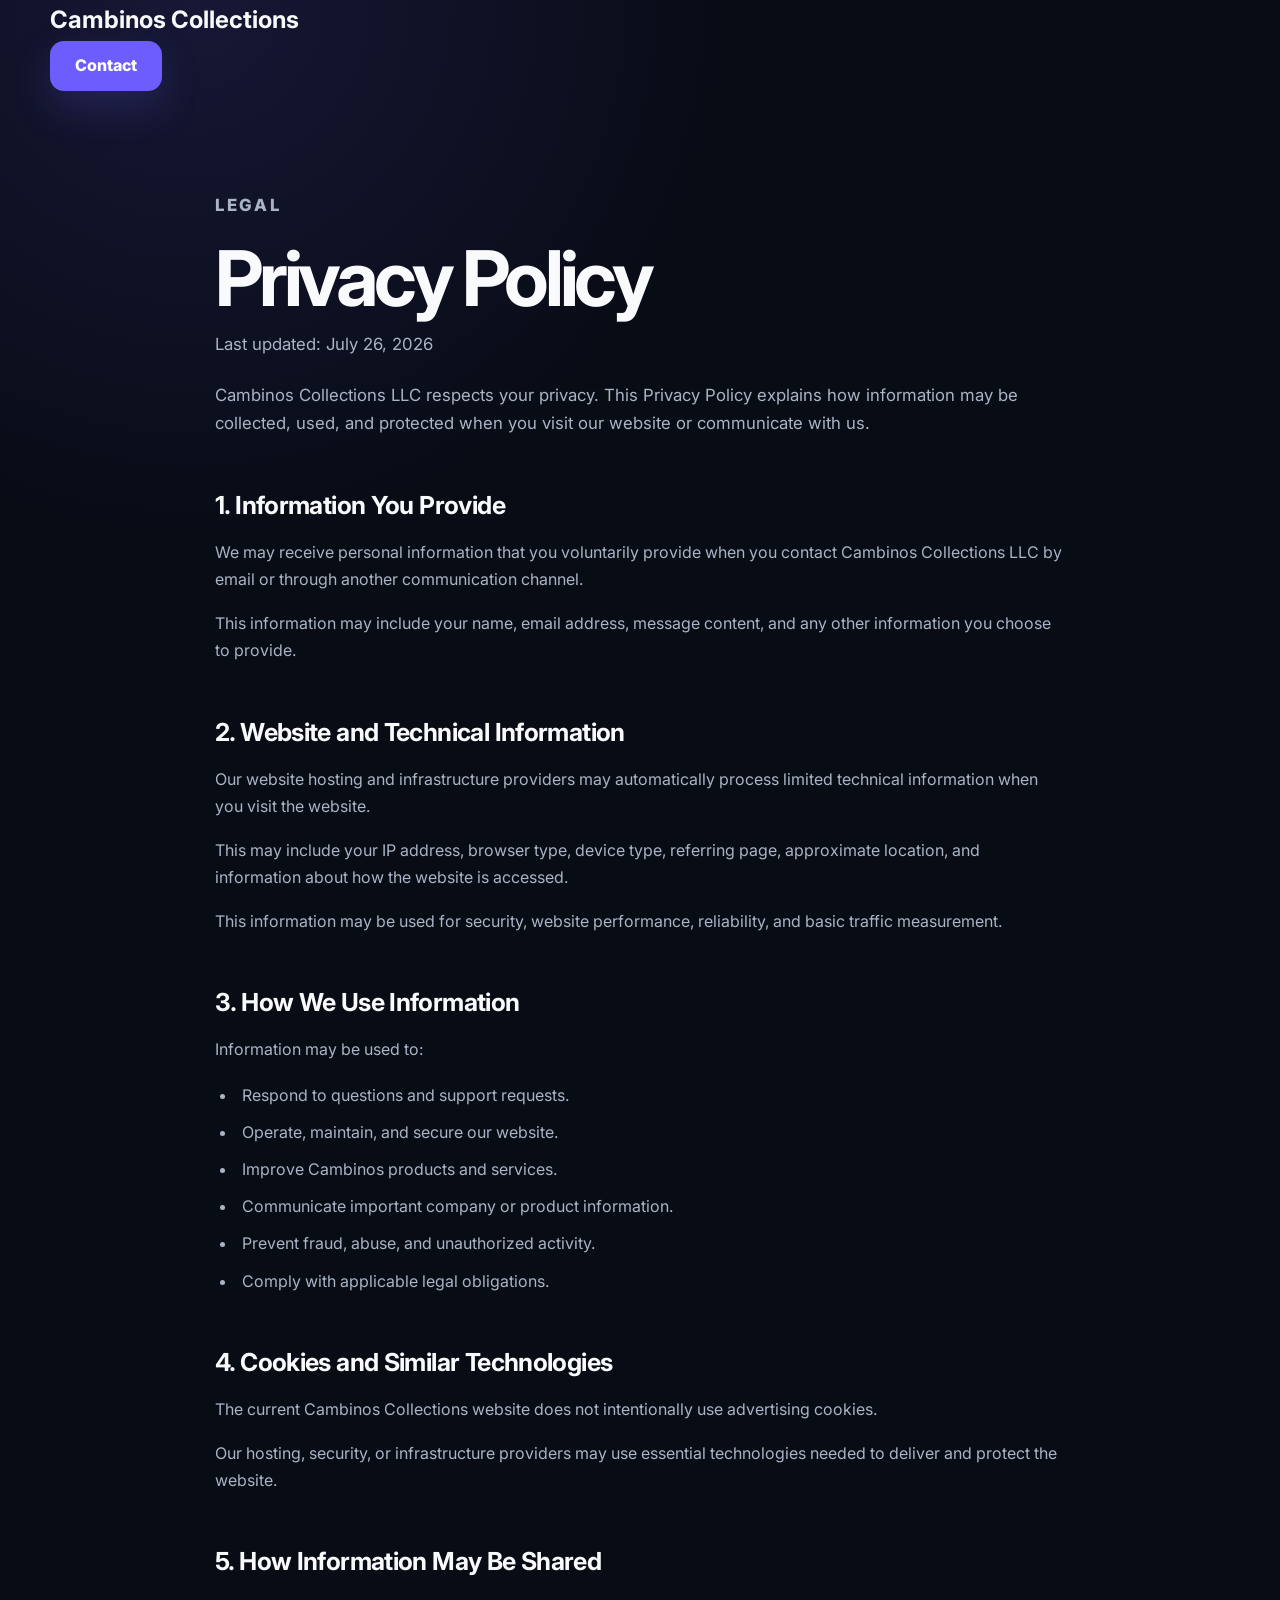
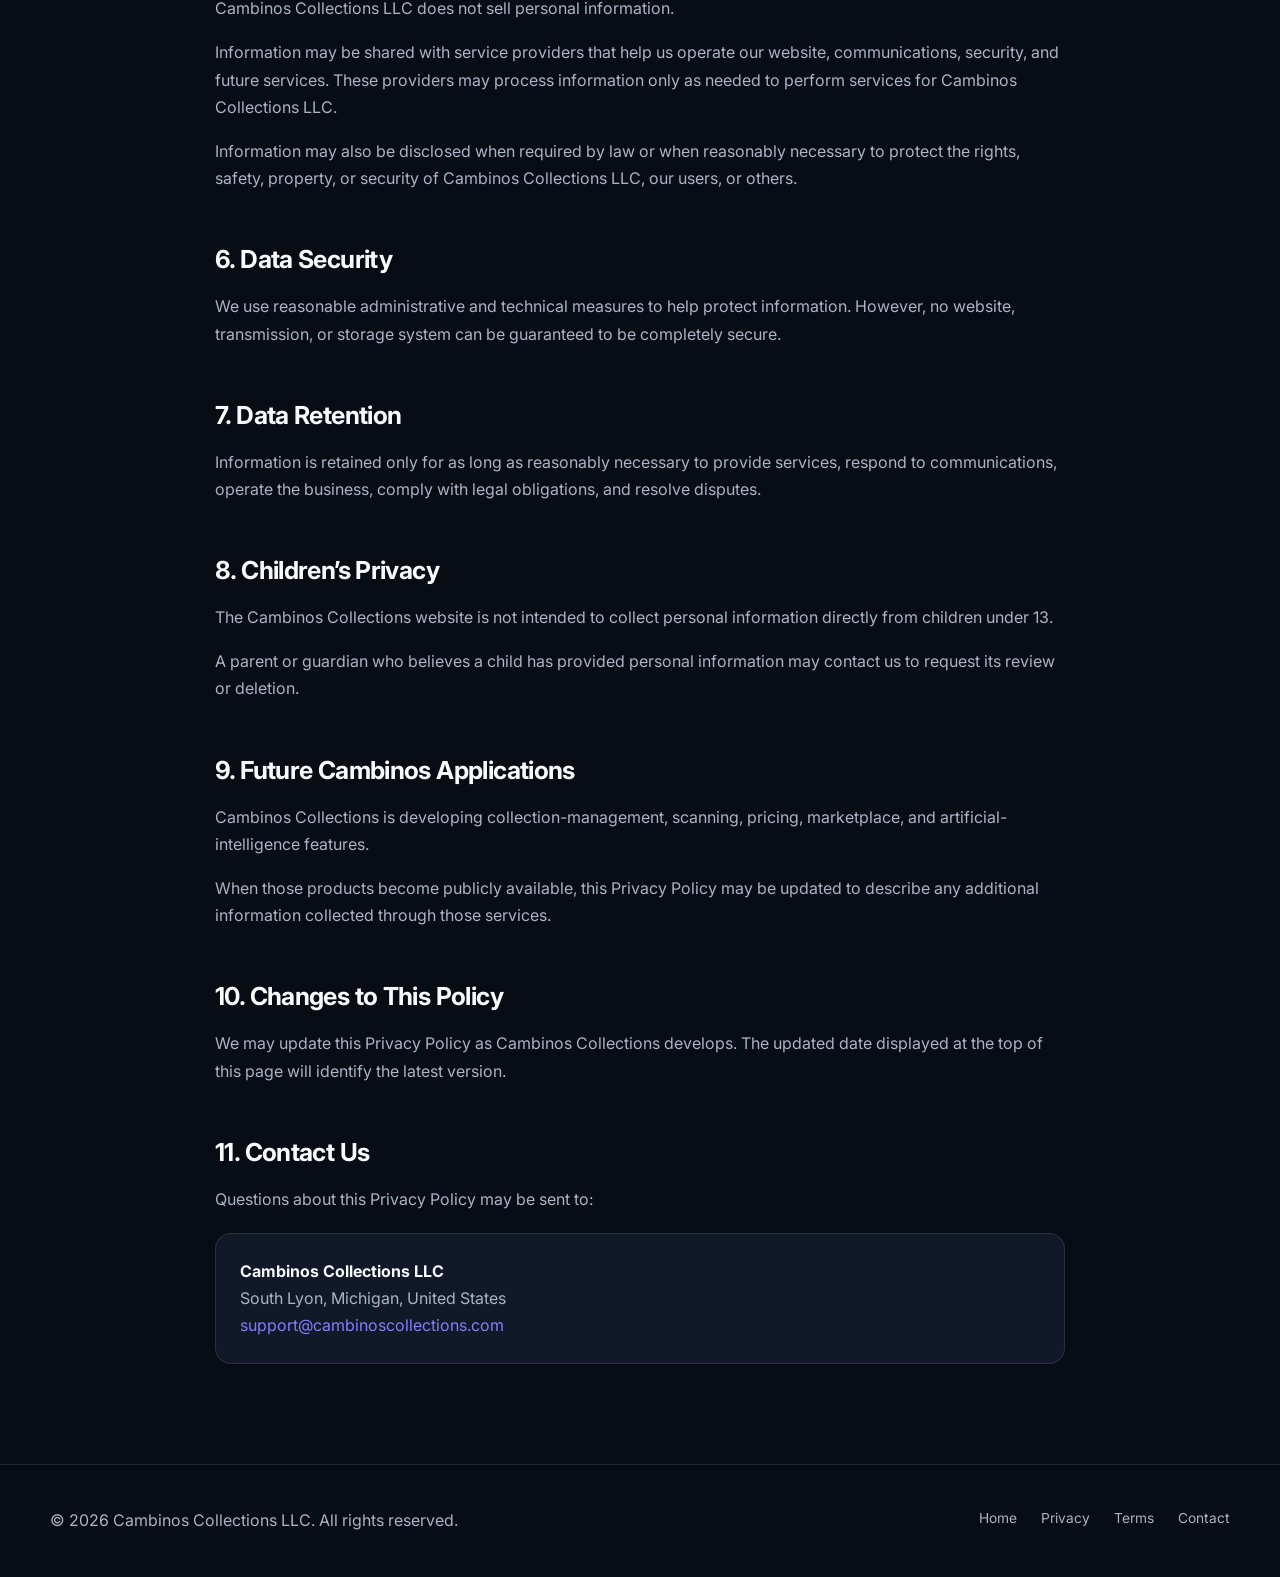
==== cambinos-website/privacy.html @ d32b7ce3 "Restore Cambinos website styling" ====
<!DOCTYPE html>
<html lang="en">
<head>
  <meta charset="UTF-8">

  <meta
    name="viewport"
    content="width=device-width, initial-scale=1.0"
  >

  <title>Privacy Policy | Cambinos Collections LLC</title>

  <meta
    name="description"
    content="Privacy Policy for Cambinos Collections LLC."
  >

  <link rel="preconnect" href="https://fonts.googleapis.com">

  <link
    rel="preconnect"
    href="https://fonts.gstatic.com"
    crossorigin
  >

  <link
    href="https://fonts.googleapis.com/css2?family=Inter:wght@300;400;600;700;800&display=swap"
    rel="stylesheet"
  >

  <link rel="stylesheet" href="styles.css">
</head>

<body>

<header>
  <div class="container">
    <nav>
      <a href="index.html">
        <h2>Cambinos Collections</h2>
      </a>

      <a href="index.html#contact" class="button">
        Contact
      </a>
    </nav>
  </div>
</header>

<main class="legal-page">

  <div class="container legal-container">

    <p class="eyebrow">Legal</p>

    <h1>Privacy Policy</h1>

    <p class="legal-updated">
      Last updated: July 26, 2026
    </p>

    <p>
      Cambinos Collections LLC respects your privacy. This Privacy
      Policy explains how information may be collected, used, and
      protected when you visit our website or communicate with us.
    </p>

    <section class="legal-section">
      <h2>1. Information You Provide</h2>

      <p>
        We may receive personal information that you voluntarily
        provide when you contact Cambinos Collections LLC by email
        or through another communication channel.
      </p>

      <p>
        This information may include your name, email address,
        message content, and any other information you choose to
        provide.
      </p>
    </section>

    <section class="legal-section">
      <h2>2. Website and Technical Information</h2>

      <p>
        Our website hosting and infrastructure providers may
        automatically process limited technical information when
        you visit the website.
      </p>

      <p>
        This may include your IP address, browser type, device type,
        referring page, approximate location, and information about
        how the website is accessed.
      </p>

      <p>
        This information may be used for security, website
        performance, reliability, and basic traffic measurement.
      </p>
    </section>

    <section class="legal-section">
      <h2>3. How We Use Information</h2>

      <p>Information may be used to:</p>

      <ul>
        <li>Respond to questions and support requests.</li>
        <li>Operate, maintain, and secure our website.</li>
        <li>Improve Cambinos products and services.</li>
        <li>Communicate important company or product information.</li>
        <li>Prevent fraud, abuse, and unauthorized activity.</li>
        <li>Comply with applicable legal obligations.</li>
      </ul>
    </section>

    <section class="legal-section">
      <h2>4. Cookies and Similar Technologies</h2>

      <p>
        The current Cambinos Collections website does not
        intentionally use advertising cookies.
      </p>

      <p>
        Our hosting, security, or infrastructure providers may use
        essential technologies needed to deliver and protect the
        website.
      </p>
    </section>

    <section class="legal-section">
      <h2>5. How Information May Be Shared</h2>

      <p>
        Cambinos Collections LLC does not sell personal information.
      </p>

      <p>
        Information may be shared with service providers that help
        us operate our website, communications, security, and future
        services. These providers may process information only as
        needed to perform services for Cambinos Collections LLC.
      </p>

      <p>
        Information may also be disclosed when required by law or
        when reasonably necessary to protect the rights, safety,
        property, or security of Cambinos Collections LLC, our users,
        or others.
      </p>
    </section>

    <section class="legal-section">
      <h2>6. Data Security</h2>

      <p>
        We use reasonable administrative and technical measures to
        help protect information. However, no website, transmission,
        or storage system can be guaranteed to be completely secure.
      </p>
    </section>

    <section class="legal-section">
      <h2>7. Data Retention</h2>

      <p>
        Information is retained only for as long as reasonably
        necessary to provide services, respond to communications,
        operate the business, comply with legal obligations, and
        resolve disputes.
      </p>
    </section>

    <section class="legal-section">
      <h2>8. Children’s Privacy</h2>

      <p>
        The Cambinos Collections website is not intended to collect
        personal information directly from children under 13.
      </p>

      <p>
        A parent or guardian who believes a child has provided
        personal information may contact us to request its review
        or deletion.
      </p>
    </section>

    <section class="legal-section">
      <h2>9. Future Cambinos Applications</h2>

      <p>
        Cambinos Collections is developing collection-management,
        scanning, pricing, marketplace, and artificial-intelligence
        features.
      </p>

      <p>
        When those products become publicly available, this Privacy
        Policy may be updated to describe any additional information
        collected through those services.
      </p>
    </section>

    <section class="legal-section">
      <h2>10. Changes to This Policy</h2>

      <p>
        We may update this Privacy Policy as Cambinos Collections
        develops. The updated date displayed at the top of this page
        will identify the latest version.
      </p>
    </section>

    <section class="legal-section">
      <h2>11. Contact Us</h2>

      <p>
        Questions about this Privacy Policy may be sent to:
      </p>

      <address>
        <strong>Cambinos Collections LLC</strong><br>
        South Lyon, Michigan, United States<br>
        <a href="mailto:support@cambinoscollections.com">
          support@cambinoscollections.com
        </a>
      </address>
    </section>

  </div>

</main>

<footer>
  <div class="container footer-content">

    <p>
      © 2026 Cambinos Collections LLC. All rights reserved.
    </p>

    <div class="footer-links">
      <a href="index.html">Home</a>
      <a href="privacy.html">Privacy</a>
      <a href="terms.html">Terms</a>
      <a href="mailto:support@cambinoscollections.com">Contact</a>
    </div>

  </div>
</footer>

</body>
</html>
---- cambinos-website/styles.css ----
:root {
  --background: #080c15;
  --background-soft: #0c1220;
  --surface: #111827;
  --surface-light: #182235;
  --surface-bright: #202c42;
  --text: #f8fafc;
  --muted: #aab4c5;
  --muted-light: #d6deea;
  --border: rgba(255, 255, 255, 0.1);
  --accent: #6d5dfc;
  --accent-hover: #877cff;
  --accent-soft: rgba(109, 93, 252, 0.14);
  --success: #6ee7b7;
  --max-width: 1180px;
}

* {
  box-sizing: border-box;
  margin: 0;
  padding: 0;
}

html {
  scroll-behavior: smooth;
}

body {
  overflow-x: hidden;
  background:
    radial-gradient(
      circle at 15% 0%,
      rgba(109, 93, 252, 0.14),
      transparent 34rem
    ),
    var(--background);
  color: var(--text);
  font-family: "Inter", sans-serif;
  line-height: 1.7;
}

a {
  color: inherit;
  text-decoration: none;
}

img {
  max-width: 100%;
  display: block;
}

.container {
  width: min(100% - 40px, var(--max-width));
  margin: 0 auto;
}

.narrow-container {
  max-width: 850px;
  text-align: center;
}

.site-header {
  position: sticky;
  top: 0;
  z-index: 100;
  border-bottom: 1px solid var(--border);
  background: rgba(8, 12, 21, 0.82);
  backdrop-filter: blur(18px);
}

.navbar {
  min-height: 78px;
  display: flex;
  align-items: center;
  justify-content: space-between;
  gap: 28px;
}

.brand {
  display: inline-flex;
  align-items: center;
  gap: 12px;
}

.brand-mark {
  width: 38px;
  height: 38px;
  display: grid;
  place-items: center;
  border-radius: 12px;
  background:
    linear-gradient(
      135deg,
      var(--accent),
      #9f94ff
    );
  box-shadow: 0 12px 35px rgba(109, 93, 252, 0.3);
  color: #ffffff;
  font-size: 1.05rem;
  font-weight: 800;
}

.brand-name {
  font-size: 1.05rem;
  font-weight: 800;
  letter-spacing: -0.03em;
}

.nav-links {
  display: flex;
  align-items: center;
  gap: 28px;
}

.nav-links a {
  color: var(--muted);
  font-size: 0.94rem;
  font-weight: 600;
  transition: color 0.2s ease;
}

.nav-links a:hover {
  color: var(--text);
}

.button {
  min-height: 50px;
  padding: 0 24px;
  display: inline-flex;
  align-items: center;
  justify-content: center;
  border: 1px solid transparent;
  border-radius: 14px;
  background: var(--accent);
  box-shadow: 0 16px 40px rgba(109, 93, 252, 0.2);
  color: #ffffff;
  font-weight: 800;
  transition:
    transform 0.2s ease,
    background 0.2s ease,
    border-color 0.2s ease;
}

.button:hover {
  background: var(--accent-hover);
  transform: translateY(-2px);
}

.button-small {
  min-height: 44px;
  padding: 0 20px;
}

.button-secondary {
  border-color: var(--border);
  background: rgba(255, 255, 255, 0.035);
  box-shadow: none;
  color: var(--text);
}

.button-secondary:hover {
  border-color: rgba(109, 93, 252, 0.6);
  background: var(--surface-light);
}

.eyebrow {
  margin-bottom: 18px;
  color: var(--accent-hover);
  font-size: 0.78rem;
  font-weight: 800;
  letter-spacing: 0.16em;
  text-transform: uppercase;
}

.hero {
  min-height: calc(100vh - 78px);
  display: grid;
  align-items: center;
  padding: 100px 0 120px;
}

.hero-layout {
  display: grid;
  grid-template-columns: minmax(0, 1.05fr) minmax(390px, 0.95fr);
  align-items: center;
  gap: 80px;
}

.hero-content h1 {
  max-width: 720px;
  font-size: clamp(3.4rem, 6.8vw, 6.8rem);
  line-height: 0.96;
  letter-spacing: -0.068em;
}

.hero-content h1 span {
  display: block;
  color: var(--accent-hover);
}

.hero-description {
  max-width: 680px;
  margin-top: 30px;
  color: var(--muted);
  font-size: clamp(1.05rem, 1.7vw, 1.25rem);
}

.hero-actions {
  display: flex;
  flex-wrap: wrap;
  gap: 14px;
  margin-top: 34px;
}

.hero-trust {
  display: flex;
  flex-wrap: wrap;
  gap: 22px;
  margin-top: 34px;
  color: var(--muted);
  font-size: 0.88rem;
  font-weight: 600;
}

.hero-trust span::before {
  content: "✓";
  margin-right: 8px;
  color: var(--success);
}

.hero-preview {
  position: relative;
  display: grid;
  place-items: center;
}

.preview-glow {
  position: absolute;
  width: 420px;
  height: 420px;
  border-radius: 50%;
  background: rgba(109, 93, 252, 0.28);
  filter: blur(100px);
}

.phone {
  position: relative;
  width: 340px;
  padding: 12px;
  border: 1px solid rgba(255, 255, 255, 0.18);
  border-radius: 46px;
  background: #05070d;
  box-shadow:
    0 40px 90px rgba(0, 0, 0, 0.5),
    0 0 80px rgba(109, 93, 252, 0.18);
  transform: rotate(2deg);
}

.phone-top {
  height: 32px;
  padding: 0 18px;
  display: flex;
  align-items: center;
  justify-content: space-between;
  color: #cbd5e1;
  font-size: 0.68rem;
}

.phone-screen {
  min-height: 600px;
  padding: 24px 20px;
  border-radius: 34px;
  background:
    radial-gradient(
      circle at top,
      rgba(109, 93, 252, 0.17),
      transparent 20rem
    ),
    #0b111d;
}

.app-heading {
  display: flex;
  align-items: center;
  justify-content: space-between;
}

.app-label {
  color: var(--muted);
  font-size: 0.68rem;
}

.app-heading h3 {
  margin-top: 2px;
  font-size: 1.3rem;
}

.profile-circle {
  width: 40px;
  height: 40px;
  display: grid;
  place-items: center;
  border-radius: 50%;
  background: var(--accent);
  font-size: 0.75rem;
  font-weight: 800;
}

.value-card {
  margin-top: 24px;
  padding: 22px;
  border: 1px solid rgba(109, 93, 252, 0.35);
  border-radius: 20px;
  background:
    linear-gradient(
      140deg,
      rgba(109, 93, 252, 0.26),
      rgba(109, 93, 252, 0.06)
    );
}

.value-card p {
  color: #c8c5ff;
  font-size: 0.7rem;
}

.value-card h4 {
  margin: 7px 0;
  font-size: 1.8rem;
}

.value-card span {
  color: var(--success);
  font-size: 0.7rem;
  font-weight: 700;
}

.app-stats {
  display: grid;
  grid-template-columns: repeat(3, 1fr);
  gap: 8px;
  margin-top: 14px;
}

.app-stats div {
  padding: 14px 6px;
  border: 1px solid var(--border);
  border-radius: 14px;
  background: rgba(255, 255, 255, 0.025);
  text-align: center;
}

.app-stats strong {
  display: block;
  font-size: 0.92rem;
}

.app-stats span {
  color: var(--muted);
  font-size: 0.62rem;
}

.vault-heading {
  margin: 25px 0 14px;
  display: flex;
  align-items: center;
  justify-content: space-between;
}

.vault-heading h4 {
  font-size: 0.9rem;
}

.vault-heading span {
  color: var(--accent-hover);
  font-size: 0.64rem;
}

.vault-grid {
  display: grid;
  grid-template-columns: repeat(2, 1fr);
  gap: 10px;
}

.vault-item {
  padding: 10px;
  border: 1px solid var(--border);
  border-radius: 14px;
  background: rgba(255, 255, 255, 0.025);
}

.item-image {
  height: 88px;
  border-radius: 10px;
}

.item-purple {
  background:
    linear-gradient(
      135deg,
      #4338ca,
      #c084fc
    );
}

.item-blue {
  background:
    linear-gradient(
      135deg,
      #075985,
      #38bdf8
    );
}

.item-gold {
  background:
    linear-gradient(
      135deg,
      #92400e,
      #facc15
    );
}

.item-red {
  background:
    linear-gradient(
      135deg,
      #7f1d1d,
      #fb7185
    );
}

.vault-item p {
  margin-top: 8px;
  color: var(--muted);
  font-size: 0.62rem;
}

.vault-item strong {
  font-size: 0.74rem;
}

.section {
  padding: 110px 0;
}

.gray {
  border-top: 1px solid var(--border);
  border-bottom: 1px solid var(--border);
  background: rgba(255, 255, 255, 0.022);
}

.intro-section h2,
.section-heading h2,
.curator-content h2,
.mission-card h2,
.contact-layout h2 {
  font-size: clamp(2.5rem, 5vw, 4.5rem);
  line-height: 1.04;
  letter-spacing: -0.055em;
}

.section-lead {
  margin-top: 24px;
  color: var(--muted);
  font-size: 1.12rem;
}

.section-heading {
  display: grid;
  grid-template-columns: 1fr 0.72fr;
  align-items: end;
  gap: 60px;
}

.section-heading > p {
  color: var(--muted);
  font-size: 1.02rem;
}

.feature-grid {
  display: grid;
  grid-template-columns: repeat(2, 1fr);
  gap: 20px;
  margin-top: 55px;
}

.feature-card {
  min-height: 280px;
  padding: 32px;
  border: 1px solid var(--border);
  border-radius: 24px;
  background:
    linear-gradient(
      145deg,
      rgba(255, 255, 255, 0.045),
      rgba(255, 255, 255, 0.012)
    ),
    var(--surface);
  transition:
    transform 0.2s ease,
    border-color 0.2s ease;
}

.feature-card:hover {
  transform: translateY(-5px);
  border-color: rgba(109, 93, 252, 0.55);
}

.feature-large {
  grid-row: span 2;
  min-height: 580px;
}

.feature-icon {
  width: 48px;
  height: 48px;
  display: grid;
  place-items: center;
  margin-bottom: 28px;
  border-radius: 14px;
  background: var(--accent-soft);
  color: var(--accent-hover);
  font-size: 1.35rem;
  font-weight: 800;
}

.feature-card h3 {
  font-size: 1.45rem;
  letter-spacing: -0.025em;
}

.feature-card > p {
  max-width: 500px;
  margin-top: 12px;
  color: var(--muted);
}

.scanner-demo {
  margin-top: 42px;
  padding: 24px;
  border: 1px solid var(--border);
  border-radius: 24px;
  background: #080d17;
  text-align: center;
}

.scanner-frame {
  position: relative;
  height: 275px;
  overflow: hidden;
  border-radius: 18px;
  background:
    linear-gradient(
      135deg,
      rgba(109, 93, 252, 0.15),
      rgba(255, 255, 255, 0.025)
    );
}

.scanner-frame::before,
.scanner-frame::after,
.scanner-frame span::before,
.scanner-frame span::after {
  content: "";
  position: absolute;
  width: 42px;
  height: 42px;
  border-color: var(--accent-hover);
  border-style: solid;
}

.scanner-frame::before {
  top: 18px;
  left: 18px;
  border-width: 3px 0 0 3px;
}

.scanner-frame::after {
  top: 18px;
  right: 18px;
  border-width: 3px 3px 0 0;
}

.scanner-frame span::before {
  bottom: 18px;
  left: 18px;
  border-width: 0 0 3px 3px;
}

.scanner-frame span::after {
  right: 18px;
  bottom: 18px;
  border-width: 0 3px 3px 0;
}

.scanner-demo p {
  margin-top: 16px;
  color: var(--muted);
  font-size: 0.82rem;
}

.curator-layout {
  display: grid;
  grid-template-columns: 1fr 0.85fr;
  align-items: center;
  gap: 80px;
}

.curator-questions {
  display: grid;
  gap: 12px;
  margin-top: 34px;
}

.curator-questions div {
  padding: 17px 19px;
  border: 1px solid var(--border);
  border-radius: 14px;
  background: rgba(255, 255, 255, 0.025);
  color: var(--muted-light);
}

.curator-panel {
  padding: 30px;
  border: 1px solid rgba(109, 93, 252, 0.32);
  border-radius: 28px;
  background:
    radial-gradient(
      circle at top right,
      rgba(109, 93, 252, 0.2),
      transparent 22rem
    ),
    var(--surface);
  box-shadow: 0 30px 80px rgba(0, 0, 0, 0.32);
}

.assistant-header {
  display: flex;
  align-items: center;
  gap: 14px;
  padding-bottom: 20px;
  border-bottom: 1px solid var(--border);
}

.assistant-icon {
  width: 46px;
  height: 46px;
  display: grid;
  place-items: center;
  border-radius: 15px;
  background: var(--accent);
  font-weight: 800;
}

.assistant-header strong,
.assistant-header span {
  display: block;
}

.assistant-header span {
  color: var(--muted);
  font-size: 0.75rem;
}

.message {
  max-width: 88%;
  margin-top: 22px;
  padding: 16px 18px;
  border-radius: 17px;
  font-size: 0.9rem;
}

.message-user {
  margin-left: auto;
  border-bottom-right-radius: 5px;
  background: var(--accent);
}

.message-assistant {
  border: 1px solid var(--border);
  border-bottom-left-radius: 5px;
  background: rgba(255, 255, 255, 0.035);
  color: var(--muted-light);
}

.assistant-input {
  margin-top: 28px;
  padding: 15px 17px;
  display: flex;
  align-items: center;
  justify-content: space-between;
  border: 1px solid var(--border);
  border-radius: 14px;
  background: #090e18;
  color: var(--muted);
  font-size: 0.85rem;
}

.assistant-input span {
  width: 32px;
  height: 32px;
  display: grid;
  place-items: center;
  border-radius: 10px;
  background: var(--accent);
  color: #ffffff;
}

.category-grid {
  display: grid;
  grid-template-columns: repeat(5, 1fr);
  gap: 16px;
  margin-top: 52px;
}

.category-card {
  min-height: 150px;
  padding: 24px 18px;
  display: flex;
  flex-direction: column;
  justify-content: space-between;
  border: 1px solid var(--border);
  border-radius: 20px;
  background: var(--surface);
  transition:
    transform 0.2s ease,
    border-color 0.2s ease;
}

.category-card:hover {
  transform: translateY(-4px);
  border-color: rgba(109, 93, 252, 0.55);
}

.category-card span {
  font-size: 2rem;
}

.category-card h3 {
  font-size: 0.98rem;
}

.mission-section {
  padding-top: 125px;
}

.mission-card {
  padding: 72px;
  border: 1px solid rgba(109, 93, 252, 0.3);
  border-radius: 32px;
  background:
    radial-gradient(
      circle at right,
      rgba(109, 93, 252, 0.25),
      transparent 35rem
    ),
    var(--surface);
  text-align: center;
}

.mission-card h2 {
  max-width: 850px;
  margin: 0 auto;
}

.mission-card > p:not(.eyebrow) {
  max-width: 720px;
  margin: 24px auto 30px;
  color: var(--muted);
  font-size: 1.05rem;
}

.contact-section {
  padding-top: 70px;
}

.contact-layout {
  display: grid;
  grid-template-columns: 1fr 0.75fr;
  align-items: center;
  gap: 80px;
}

.contact-card {
  padding: 30px;
  border: 1px solid var(--border);
  border-radius: 24px;
  background: var(--surface);
}

.contact-card p {
  margin-top: 17px;
  color: var(--muted);
  font-size: 0.75rem;
  font-weight: 700;
  letter-spacing: 0.08em;
  text-transform: uppercase;
}

.contact-card p:first-child {
  margin-top: 0;
}

.contact-card a,
.contact-card span {
  display: inline-block;
  margin-top: 4px;
  color: var(--muted-light);
  overflow-wrap: anywhere;
}

.contact-card a:hover {
  color: var(--accent-hover);
}

footer {
  padding: 42px 0;
  border-top: 1px solid var(--border);
  color: var(--muted);
}

.footer-content {
  display: flex;
  align-items: flex-start;
  justify-content: space-between;
  gap: 40px;
}

.footer-brand {
  margin-bottom: 18px;
}

.footer-content > div:first-child > p {
  font-size: 0.82rem;
}

.footer-links {
  max-width: 540px;
  display: flex;
  flex-wrap: wrap;
  justify-content: flex-end;
  gap: 14px 24px;
}

.footer-links a {
  font-size: 0.86rem;
  transition: color 0.2s ease;
}

.footer-links a:hover {
  color: var(--text);
}

/* Legal pages */

.legal-page {
  min-height: 75vh;
  padding: 100px 0;
}

.legal-container {
  max-width: 850px;
}

.legal-container h1 {
  margin-bottom: 12px;
  font-size: clamp(2.7rem, 7vw, 4.8rem);
  line-height: 1;
  letter-spacing: -0.055em;
}

.legal-updated {
  margin-bottom: 42px;
  color: var(--muted);
}

.legal-container > p {
  margin-bottom: 22px;
  color: var(--muted);
  font-size: 1.05rem;
}

.legal-section {
  margin-top: 52px;
}

.legal-section h2 {
  margin-bottom: 18px;
  font-size: 1.55rem;
  line-height: 1.25;
  letter-spacing: -0.025em;
}

.legal-section p {
  margin-bottom: 17px;
  color: var(--muted);
}

.legal-section ul {
  margin: 18px 0 0 22px;
  color: var(--muted);
}

.legal-section li {
  margin-bottom: 10px;
  padding-left: 5px;
}

.legal-section address {
  margin-top: 20px;
  padding: 24px;
  border: 1px solid var(--border);
  border-radius: 16px;
  background: var(--surface);
  color: var(--muted);
  font-style: normal;
}

.legal-section address strong {
  color: var(--text);
}

.legal-section a {
  color: var(--accent-hover);
}

@media (max-width: 1000px) {
  .nav-links {
    display: none;
  }

  .hero-layout,
  .curator-layout,
  .contact-layout {
    grid-template-columns: 1fr;
  }

  .hero-content {
    text-align: center;
  }

  .hero-content h1,
  .hero-description {
    margin-left: auto;
    margin-right: auto;
  }

  .hero-actions,
  .hero-trust {
    justify-content: center;
  }

  .hero-preview {
    margin-top: 20px;
  }

  .section-heading {
    grid-template-columns: 1fr;
    gap: 20px;
  }

  .category-grid {
    grid-template-columns: repeat(3, 1fr);
  }

  .contact-layout {
    gap: 38px;
  }
}

@media (max-width: 720px) {
  .container {
    width: min(100% - 28px, var(--max-width));
  }

  .navbar {
    min-height: 70px;
  }

  .brand-name {
    max-width: 150px;
    font-size: 0.92rem;
    line-height: 1.15;
  }

  .button-small {
    min-height: 40px;
    padding: 0 15px;
    font-size: 0.85rem;
  }

  .hero {
    min-height: auto;
    padding: 80px 0;
  }

  .hero-layout {
    gap: 55px;
  }

  .hero-content h1 {
    font-size: clamp(3rem, 14vw, 4.6rem);
  }

  .hero-actions {
    flex-direction: column;
  }

  .hero-actions .button {
    width: 100%;
  }

  .hero-trust {
    gap: 12px;
    flex-direction: column;
  }

  .phone {
    width: min(100%, 330px);
  }

  .section {
    padding: 80px 0;
  }

  .feature-grid {
    grid-template-columns: 1fr;
  }

  .feature-large {
    grid-row: auto;
    min-height: auto;
  }

  .scanner-frame {
    height: 230px;
  }

  .category-grid {
    grid-template-columns: repeat(2, 1fr);
  }

  .mission-card {
    padding: 48px 24px;
  }

  .footer-content {
    flex-direction: column;
  }

  .footer-links {
    justify-content: flex-start;
  }

  .legal-page {
    padding: 74px 0;
  }
}

@media (max-width: 430px) {
  .brand-mark {
    width: 34px;
    height: 34px;
    border-radius: 10px;
  }

  .brand-name {
    max-width: 115px;
    font-size: 0.8rem;
  }

  .button-small {
    padding: 0 12px;
  }

  .phone-screen {
    min-height: 560px;
  }

  .category-grid {
    grid-template-columns: 1fr;
  }
}

/* Top Finds signature experience */

.top-finds-section {
  position: relative;
  overflow: hidden;
  border-bottom: 1px solid var(--border);
  background:
    radial-gradient(
      circle at 82% 22%,
      rgba(109, 93, 252, 0.2),
      transparent 30rem
    ),
    radial-gradient(
      circle at 15% 80%,
      rgba(110, 231, 183, 0.08),
      transparent 28rem
    ),
    #090e18;
}

.top-finds-section::before {
  content: "";
  position: absolute;
  inset: 0;
  pointer-events: none;
  opacity: 0.22;
  background-image:
    linear-gradient(
      rgba(255, 255, 255, 0.025) 1px,
      transparent 1px
    ),
    linear-gradient(
      90deg,
      rgba(255, 255, 255, 0.025) 1px,
      transparent 1px
    );
  background-size: 42px 42px;
  mask-image:
    linear-gradient(
      to bottom,
      transparent,
      black 18%,
      black 82%,
      transparent
    );
}

.top-finds-heading {
  position: relative;
  display: grid;
  grid-template-columns: 1.1fr 0.72fr;
  align-items: end;
  gap: 70px;
}

.top-finds-heading h2 {
  max-width: 780px;
  margin-top: 18px;
  font-size: clamp(2.7rem, 5vw, 4.8rem);
  line-height: 1.02;
  letter-spacing: -0.06em;
}

.top-finds-heading > p {
  color: var(--muted);
  font-size: 1.02rem;
}

.feature-badge {
  display: inline-flex;
  padding: 8px 12px;
  border: 1px solid rgba(135, 124, 255, 0.45);
  border-radius: 999px;
  background: rgba(109, 93, 252, 0.12);
  color: #c8c5ff;
  font-size: 0.7rem;
  font-weight: 800;
  letter-spacing: 0.12em;
}

.top-finds-experience {
  position: relative;
  display: grid;
  grid-template-columns:
    minmax(0, 0.9fr)
    minmax(0, 1.1fr);
  gap: 22px;
  margin-top: 58px;
}

.scan-result-panel,
.finds-panel {
  min-height: 650px;
  padding: 30px;
  border: 1px solid var(--border);
  border-radius: 28px;
  background: rgba(17, 24, 39, 0.88);
  box-shadow: 0 30px 90px rgba(0, 0, 0, 0.28);
  backdrop-filter: blur(16px);
}

.demo-toolbar {
  display: flex;
  align-items: center;
  gap: 9px;
  color: var(--muted-light);
  font-size: 0.74rem;
  font-weight: 700;
  letter-spacing: 0.06em;
  text-transform: uppercase;
}

.live-dot {
  width: 8px;
  height: 8px;
  border-radius: 50%;
  background: var(--success);
  box-shadow:
    0 0 0 6px rgba(110, 231, 183, 0.09);
}

.demo-label {
  margin-left: auto;
  color: var(--muted);
  font-size: 0.62rem;
}
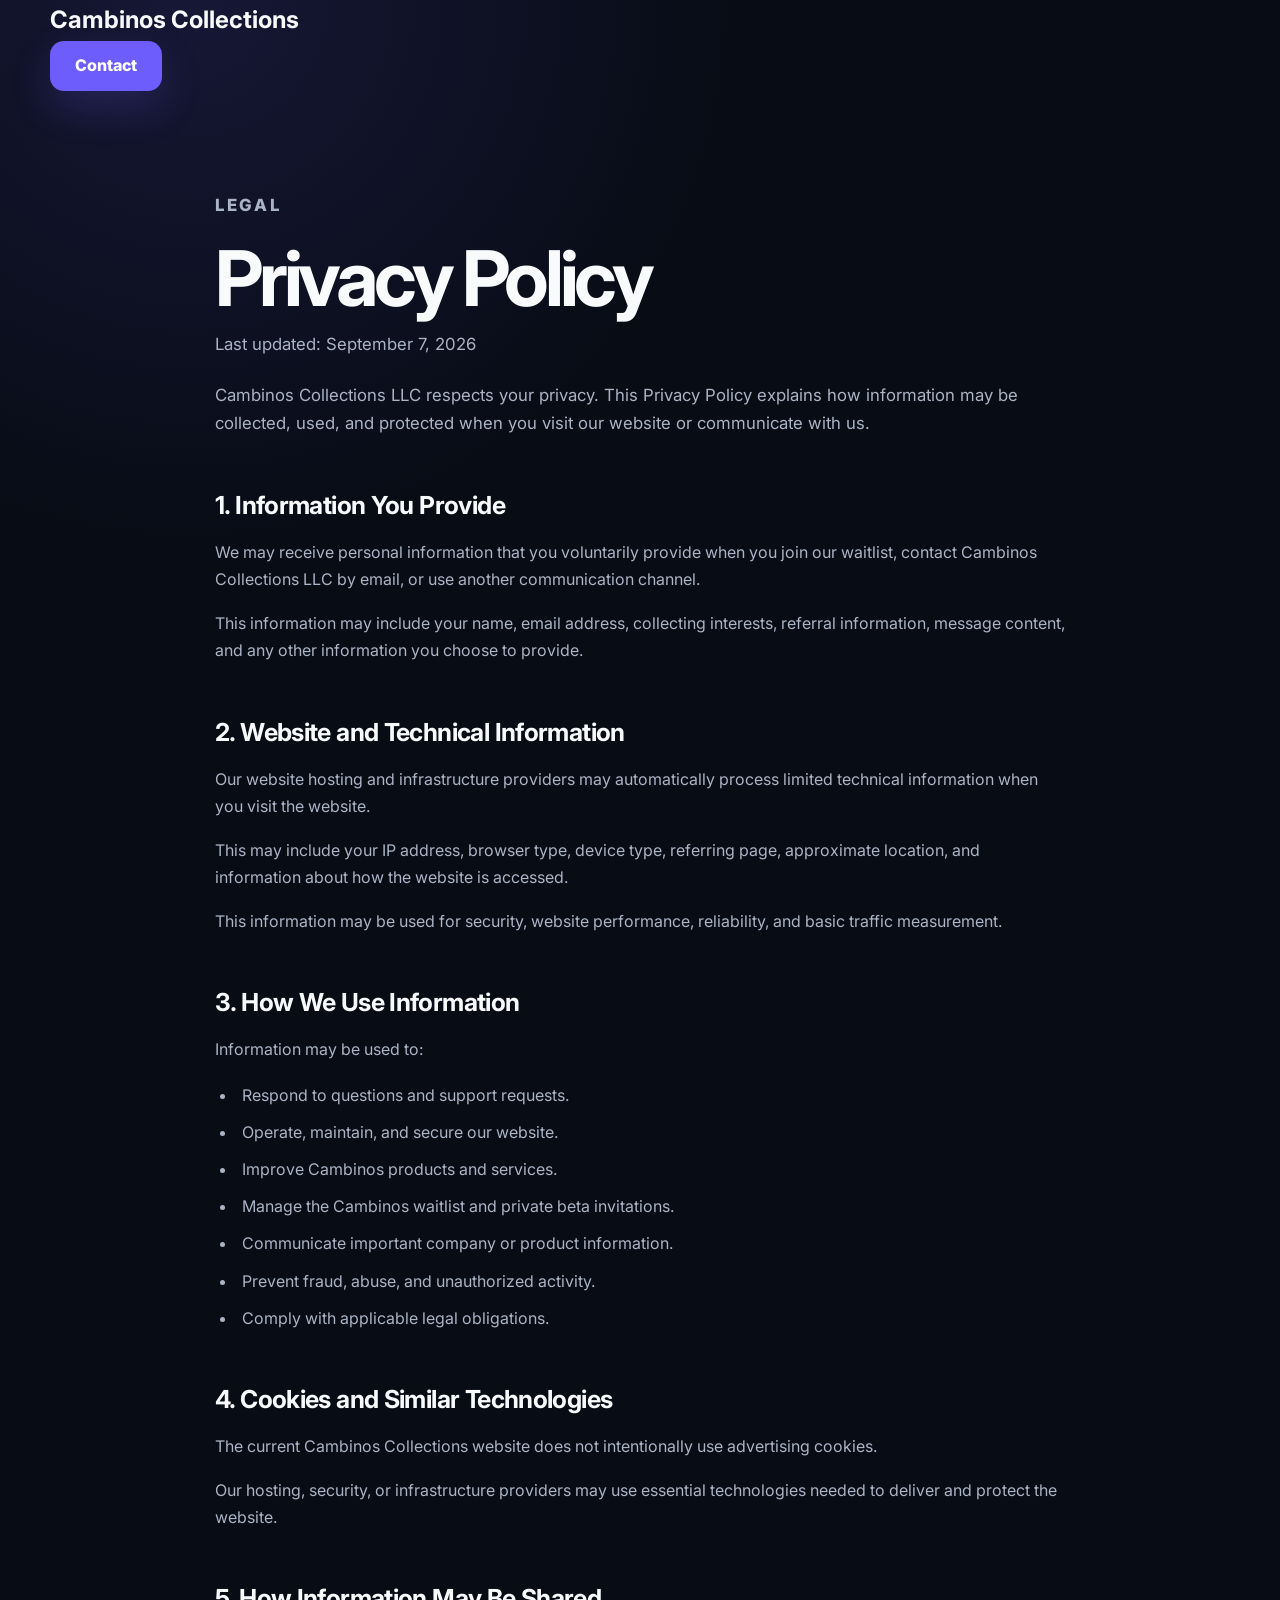
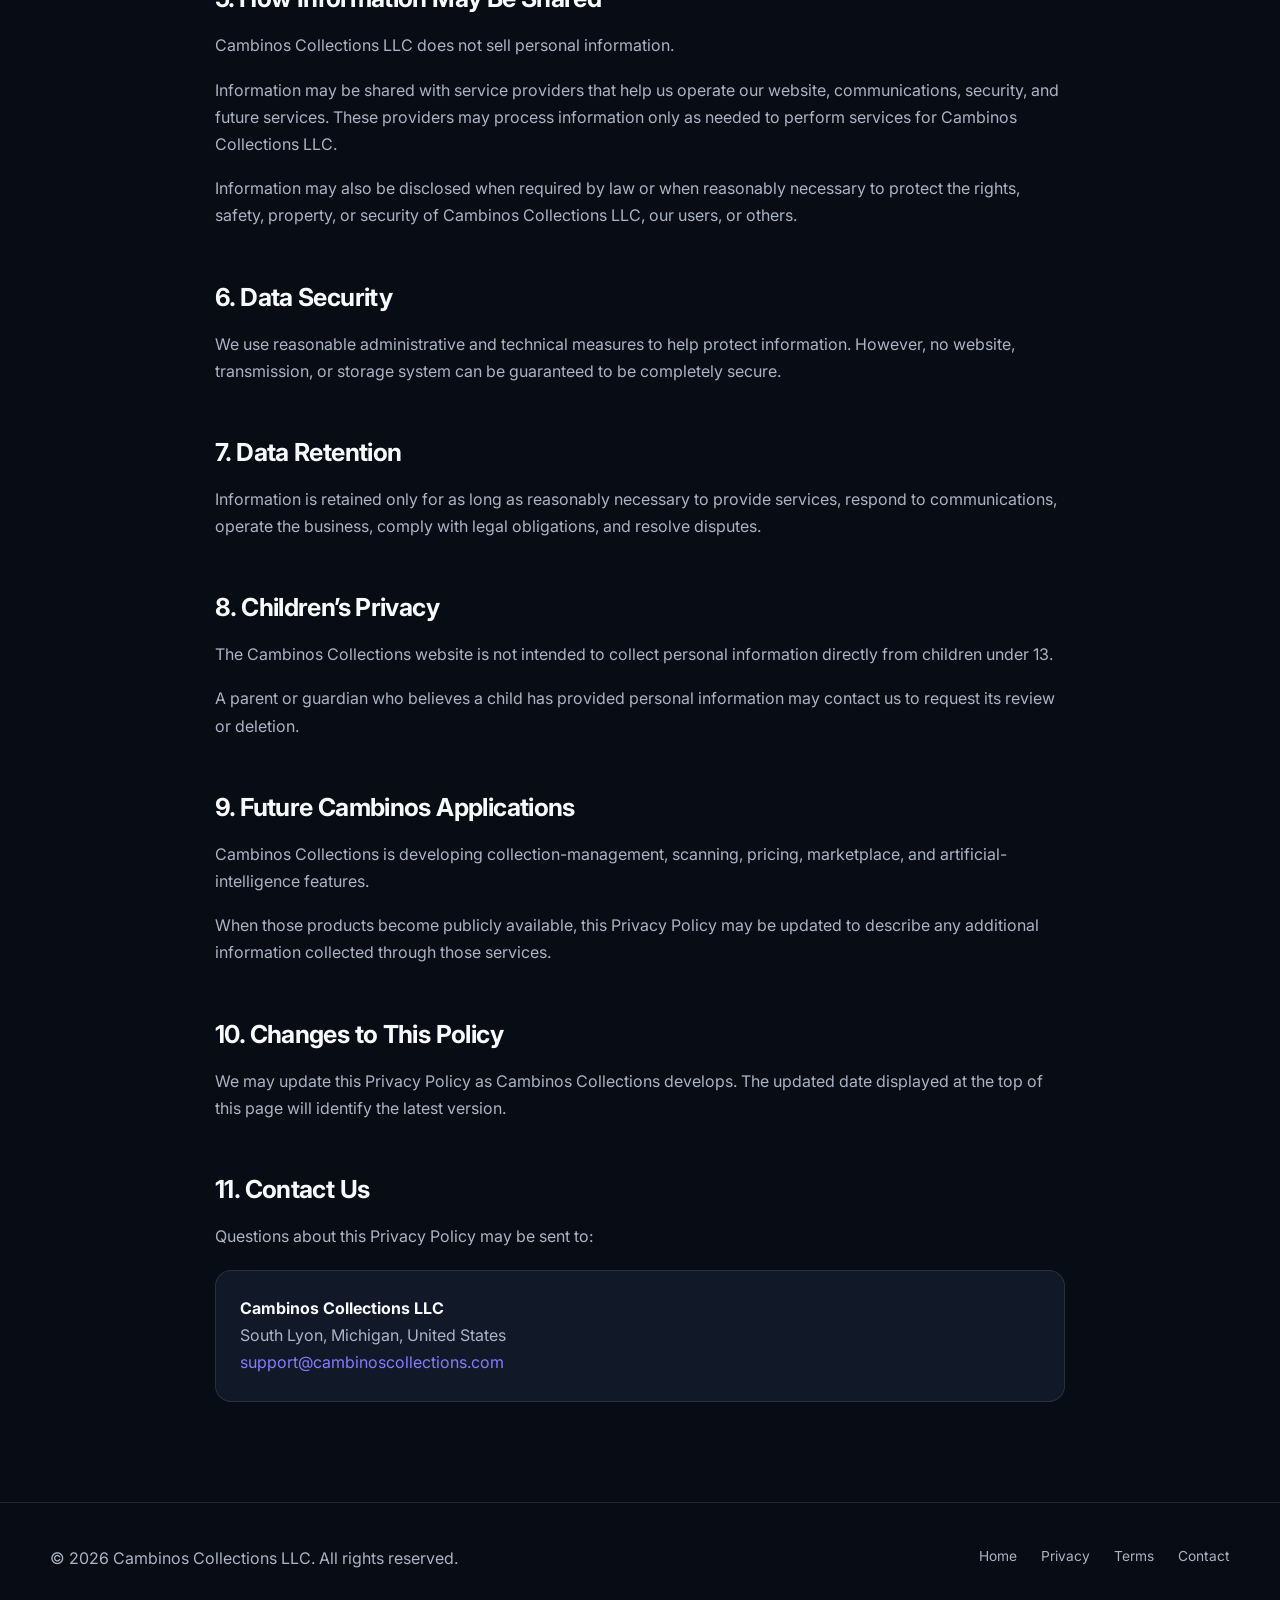
==== commit f6498281: "Add public beta waitlist" ====
--- a/cambinos-website/privacy.html
+++ b/cambinos-website/privacy.html
@@ -56,7 +56,7 @@
     <h1>Privacy Policy</h1>
 
     <p class="legal-updated">
-      Last updated: July 26, 2026
+      Last updated: September 7, 2026
     </p>
 
     <p>
@@ -70,14 +70,14 @@
 
       <p>
         We may receive personal information that you voluntarily
-        provide when you contact Cambinos Collections LLC by email
-        or through another communication channel.
-      </p>
-
-      <p>
-        This information may include your name, email address,
-        message content, and any other information you choose to
-        provide.
+        provide when you join our waitlist, contact Cambinos Collections LLC
+        by email, or use another communication channel.
+      </p>
+
+      <p>
+        This information may include your name, email address, collecting
+        interests, referral information, message content, and any other
+        information you choose to provide.
       </p>
     </section>
 
@@ -111,6 +111,7 @@
         <li>Respond to questions and support requests.</li>
         <li>Operate, maintain, and secure our website.</li>
         <li>Improve Cambinos products and services.</li>
+        <li>Manage the Cambinos waitlist and private beta invitations.</li>
         <li>Communicate important company or product information.</li>
         <li>Prevent fraud, abuse, and unauthorized activity.</li>
         <li>Comply with applicable legal obligations.</li>
@@ -254,4 +255,4 @@
 </footer>
 
 </body>
-</html>+</html>
--- a/cambinos-website/styles.css
+++ b/cambinos-website/styles.css
@@ -1208,4 +1208,282 @@
   margin-left: auto;
   color: var(--muted);
   font-size: 0.62rem;
-}+}
+
+/* Beta waitlist */
+
+.waitlist-section {
+  position: relative;
+  overflow: hidden;
+  border-top: 1px solid var(--border);
+  border-bottom: 1px solid var(--border);
+  background:
+    radial-gradient(circle at 12% 30%, rgba(109, 93, 252, 0.24), transparent 31rem),
+    radial-gradient(circle at 88% 80%, rgba(110, 231, 183, 0.1), transparent 24rem),
+    #090e18;
+}
+
+.waitlist-section::before {
+  content: "";
+  position: absolute;
+  inset: 0;
+  pointer-events: none;
+  opacity: 0.18;
+  background-image:
+    linear-gradient(rgba(255, 255, 255, 0.035) 1px, transparent 1px),
+    linear-gradient(90deg, rgba(255, 255, 255, 0.035) 1px, transparent 1px);
+  background-size: 46px 46px;
+}
+
+.waitlist-shell {
+  position: relative;
+  display: grid;
+  grid-template-columns: minmax(0, 0.88fr) minmax(420px, 0.72fr);
+  align-items: center;
+  gap: clamp(44px, 8vw, 100px);
+}
+
+.waitlist-copy h2 {
+  max-width: 670px;
+  font-size: clamp(2.8rem, 5vw, 5rem);
+  line-height: 1.01;
+  letter-spacing: -0.06em;
+}
+
+.waitlist-copy > p:not(.eyebrow) {
+  max-width: 650px;
+  margin-top: 26px;
+  color: var(--muted);
+  font-size: 1.08rem;
+}
+
+.waitlist-benefits {
+  display: grid;
+  gap: 12px;
+  margin-top: 34px;
+}
+
+.waitlist-benefits div {
+  display: flex;
+  align-items: center;
+  gap: 14px;
+  color: var(--muted-light);
+}
+
+.waitlist-benefits span {
+  width: 34px;
+  height: 34px;
+  display: grid;
+  place-items: center;
+  border: 1px solid rgba(135, 124, 255, 0.4);
+  border-radius: 10px;
+  background: var(--accent-soft);
+  color: #c8c5ff;
+  font-size: 0.68rem;
+  font-weight: 800;
+}
+
+.waitlist-card {
+  min-height: 560px;
+  padding: clamp(28px, 4vw, 44px);
+  border: 1px solid rgba(255, 255, 255, 0.14);
+  border-radius: 28px;
+  background: rgba(17, 24, 39, 0.9);
+  box-shadow: 0 34px 90px rgba(0, 0, 0, 0.34);
+  backdrop-filter: blur(18px);
+}
+
+.waitlist-card-kicker {
+  color: var(--success);
+  font-size: 0.72rem;
+  font-weight: 800;
+  letter-spacing: 0.14em;
+  text-transform: uppercase;
+}
+
+.waitlist-card h3 {
+  margin-top: 10px;
+  font-size: clamp(1.65rem, 3vw, 2.15rem);
+  line-height: 1.15;
+  letter-spacing: -0.04em;
+}
+
+.waitlist-card h3 + p {
+  margin-top: 12px;
+  color: var(--muted);
+}
+
+.waitlist-form {
+  display: grid;
+  gap: 10px;
+  margin-top: 28px;
+}
+
+.waitlist-form > label:not(.waitlist-consent) {
+  margin-top: 8px;
+  color: var(--muted-light);
+  font-size: 0.82rem;
+  font-weight: 700;
+}
+
+.waitlist-form > label span {
+  color: var(--muted);
+  font-weight: 500;
+}
+
+.waitlist-form input[type="email"],
+.waitlist-form select,
+.waitlist-share-row input {
+  width: 100%;
+  min-height: 52px;
+  padding: 0 15px;
+  border: 1px solid rgba(255, 255, 255, 0.14);
+  border-radius: 12px;
+  outline: none;
+  background: #0a0f19;
+  color: var(--text);
+  font: inherit;
+  transition: border-color 0.2s ease, box-shadow 0.2s ease;
+}
+
+.waitlist-form input:focus,
+.waitlist-form select:focus,
+.waitlist-share-row input:focus {
+  border-color: var(--accent-hover);
+  box-shadow: 0 0 0 4px rgba(109, 93, 252, 0.14);
+}
+
+.waitlist-consent {
+  display: grid;
+  grid-template-columns: 20px 1fr;
+  align-items: start;
+  gap: 10px;
+  margin: 12px 0 4px;
+  color: var(--muted);
+  font-size: 0.77rem;
+  line-height: 1.5;
+  cursor: pointer;
+}
+
+.waitlist-consent input {
+  width: 18px;
+  height: 18px;
+  margin-top: 1px;
+  accent-color: var(--accent);
+}
+
+.waitlist-submit {
+  width: 100%;
+  margin-top: 4px;
+  border: 0;
+  cursor: pointer;
+}
+
+.waitlist-submit:disabled {
+  cursor: wait;
+  opacity: 0.72;
+}
+
+.waitlist-privacy,
+.waitlist-message,
+.waitlist-share-message {
+  min-height: 1.3em;
+  color: var(--muted);
+  font-size: 0.72rem;
+  text-align: center;
+}
+
+.waitlist-privacy a {
+  color: var(--muted-light);
+  text-decoration: underline;
+  text-underline-offset: 3px;
+}
+
+.waitlist-message.is-error {
+  color: #fda4af;
+}
+
+.waitlist-honeypot {
+  position: absolute;
+  left: -10000px;
+  width: 1px;
+  height: 1px;
+  overflow: hidden;
+}
+
+.waitlist-success {
+  padding-top: 34px;
+  text-align: center;
+}
+
+.waitlist-success-icon {
+  width: 66px;
+  height: 66px;
+  display: grid;
+  place-items: center;
+  margin: 0 auto 24px;
+  border: 1px solid rgba(110, 231, 183, 0.4);
+  border-radius: 22px;
+  background: rgba(110, 231, 183, 0.1);
+  color: var(--success);
+  font-size: 1.65rem;
+  font-weight: 800;
+}
+
+.waitlist-share-row {
+  display: grid;
+  grid-template-columns: 1fr auto;
+  gap: 10px;
+  margin-top: 28px;
+}
+
+.waitlist-share-row input {
+  min-width: 0;
+  font-size: 0.78rem;
+}
+
+.waitlist-share-row .button {
+  min-height: 52px;
+  cursor: pointer;
+}
+
+@media (max-width: 1000px) {
+  .waitlist-shell {
+    grid-template-columns: 1fr;
+  }
+
+  .waitlist-copy {
+    text-align: center;
+  }
+
+  .waitlist-copy h2,
+  .waitlist-copy > p:not(.eyebrow) {
+    margin-left: auto;
+    margin-right: auto;
+  }
+
+  .waitlist-benefits {
+    width: max-content;
+    max-width: 100%;
+    margin-left: auto;
+    margin-right: auto;
+    text-align: left;
+  }
+
+  .waitlist-card {
+    width: min(100%, 620px);
+    margin: 0 auto;
+  }
+}
+
+@media (max-width: 560px) {
+  .waitlist-card {
+    min-height: 0;
+    padding: 26px 20px;
+    border-radius: 22px;
+  }
+
+  .waitlist-share-row {
+    grid-template-columns: 1fr;
+  }
+}
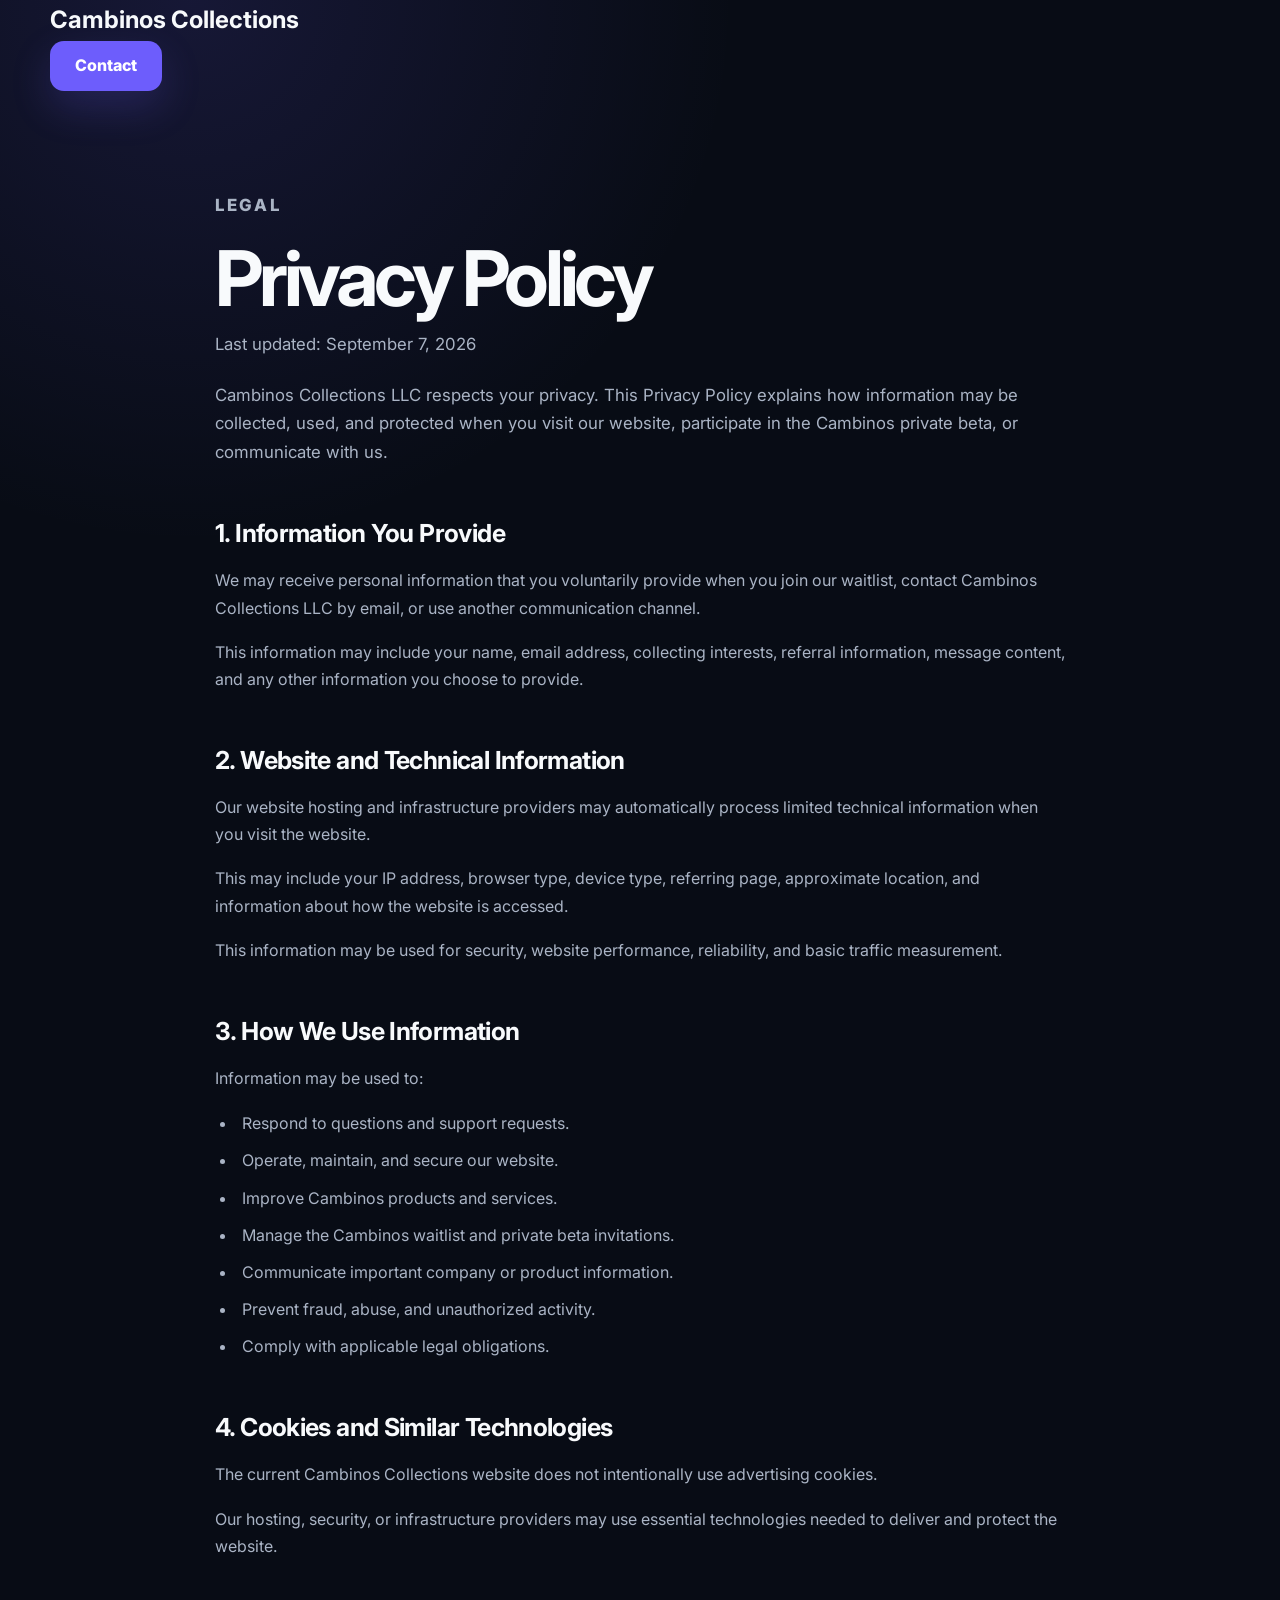
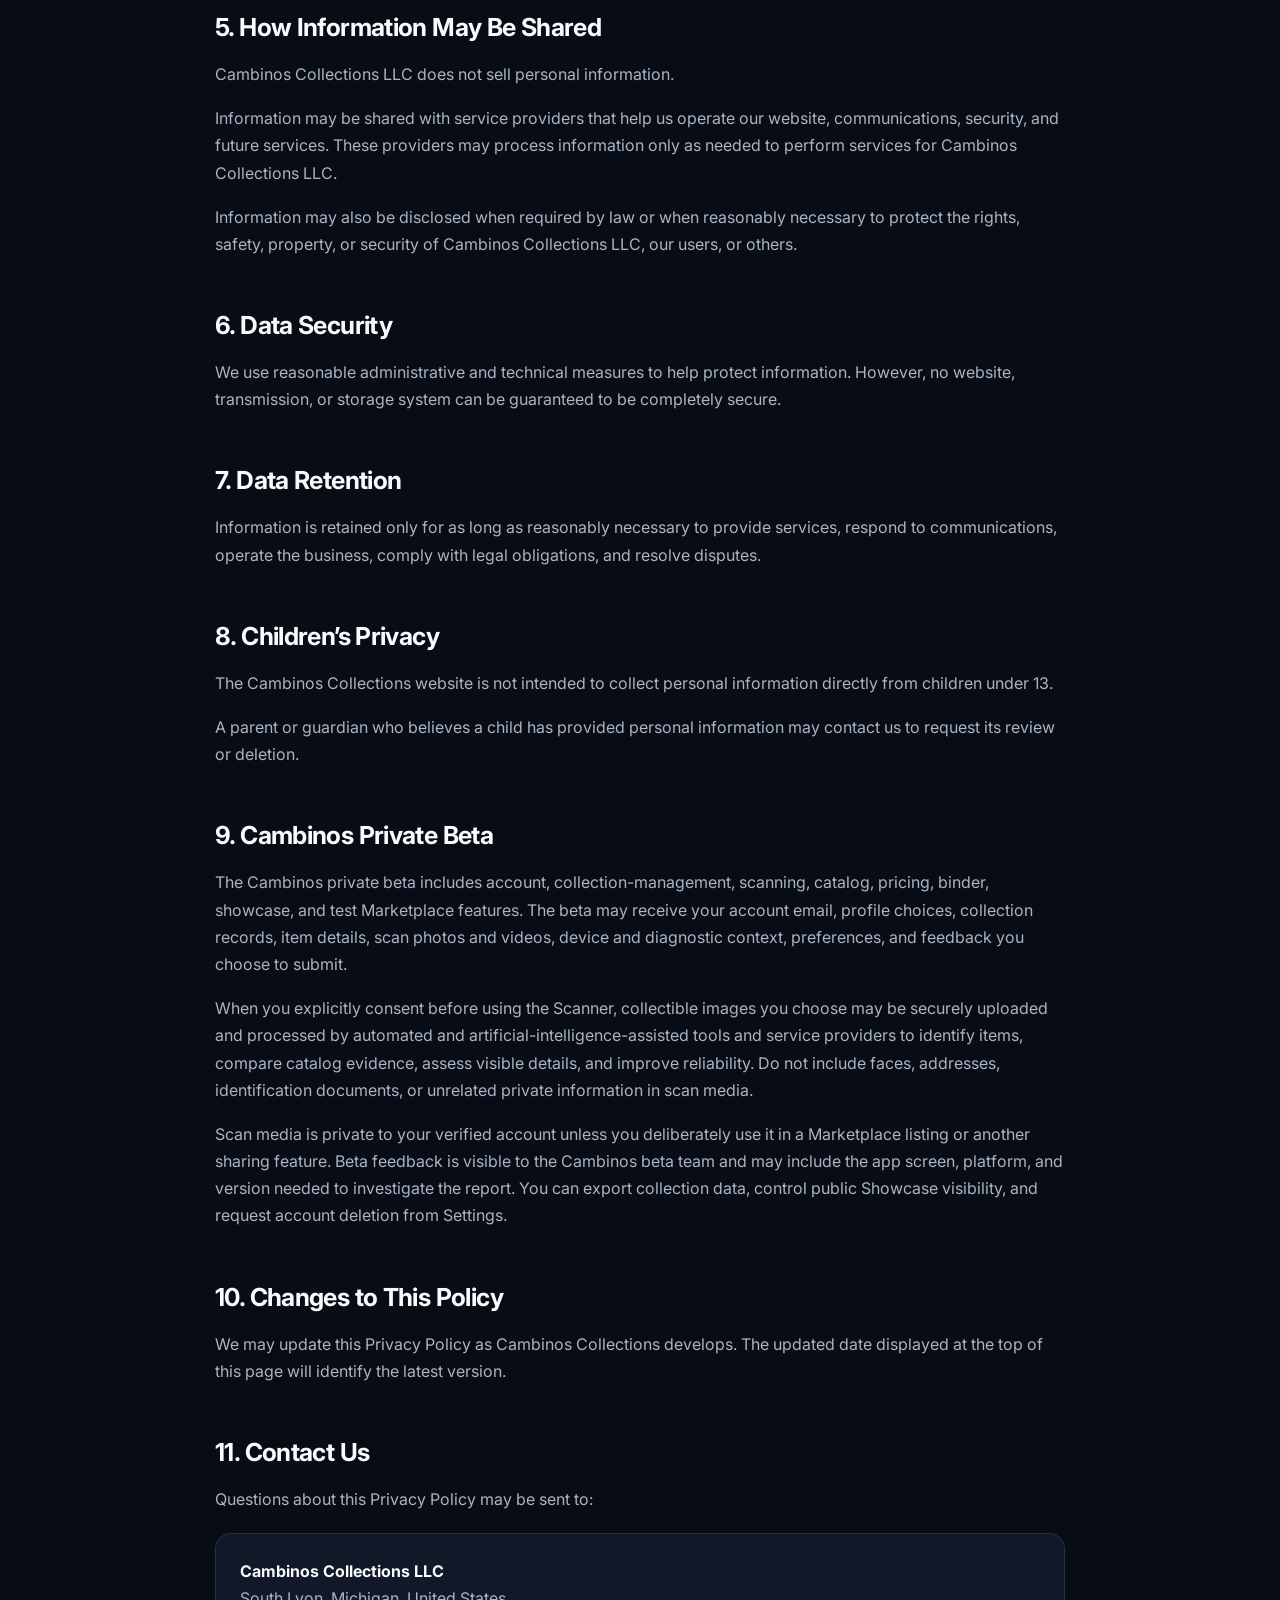
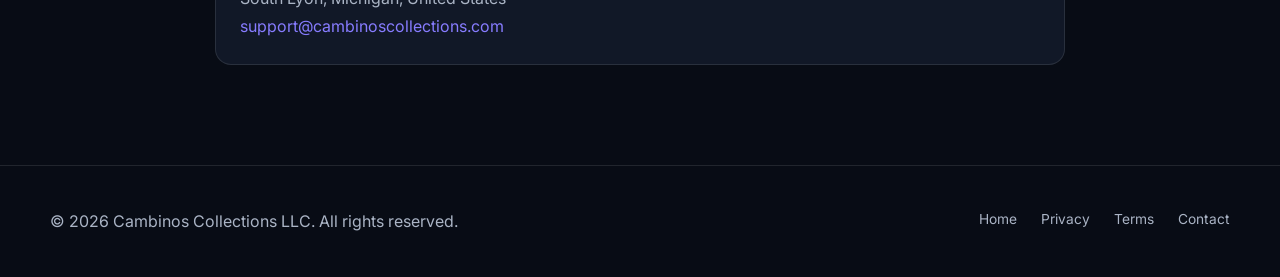
==== commit 96624490: "Document private beta data handling" ====
--- a/cambinos-website/privacy.html
+++ b/cambinos-website/privacy.html
@@ -62,7 +62,8 @@
     <p>
       Cambinos Collections LLC respects your privacy. This Privacy
       Policy explains how information may be collected, used, and
-      protected when you visit our website or communicate with us.
+      protected when you visit our website, participate in the Cambinos
+      private beta, or communicate with us.
     </p>
 
     <section class="legal-section">
@@ -192,18 +193,32 @@
     </section>
 
     <section class="legal-section">
-      <h2>9. Future Cambinos Applications</h2>
-
-      <p>
-        Cambinos Collections is developing collection-management,
-        scanning, pricing, marketplace, and artificial-intelligence
-        features.
-      </p>
-
-      <p>
-        When those products become publicly available, this Privacy
-        Policy may be updated to describe any additional information
-        collected through those services.
+      <h2>9. Cambinos Private Beta</h2>
+
+      <p>
+        The Cambinos private beta includes account, collection-management,
+        scanning, catalog, pricing, binder, showcase, and test Marketplace
+        features. The beta may receive your account email, profile choices,
+        collection records, item details, scan photos and videos, device and
+        diagnostic context, preferences, and feedback you choose to submit.
+      </p>
+
+      <p>
+        When you explicitly consent before using the Scanner, collectible
+        images you choose may be securely uploaded and processed by automated
+        and artificial-intelligence-assisted tools and service providers to
+        identify items, compare catalog evidence, assess visible details, and
+        improve reliability. Do not include faces, addresses, identification
+        documents, or unrelated private information in scan media.
+      </p>
+
+      <p>
+        Scan media is private to your verified account unless you deliberately
+        use it in a Marketplace listing or another sharing feature. Beta
+        feedback is visible to the Cambinos beta team and may include the app
+        screen, platform, and version needed to investigate the report. You can
+        export collection data, control public Showcase visibility, and request
+        account deletion from Settings.
       </p>
     </section>
 
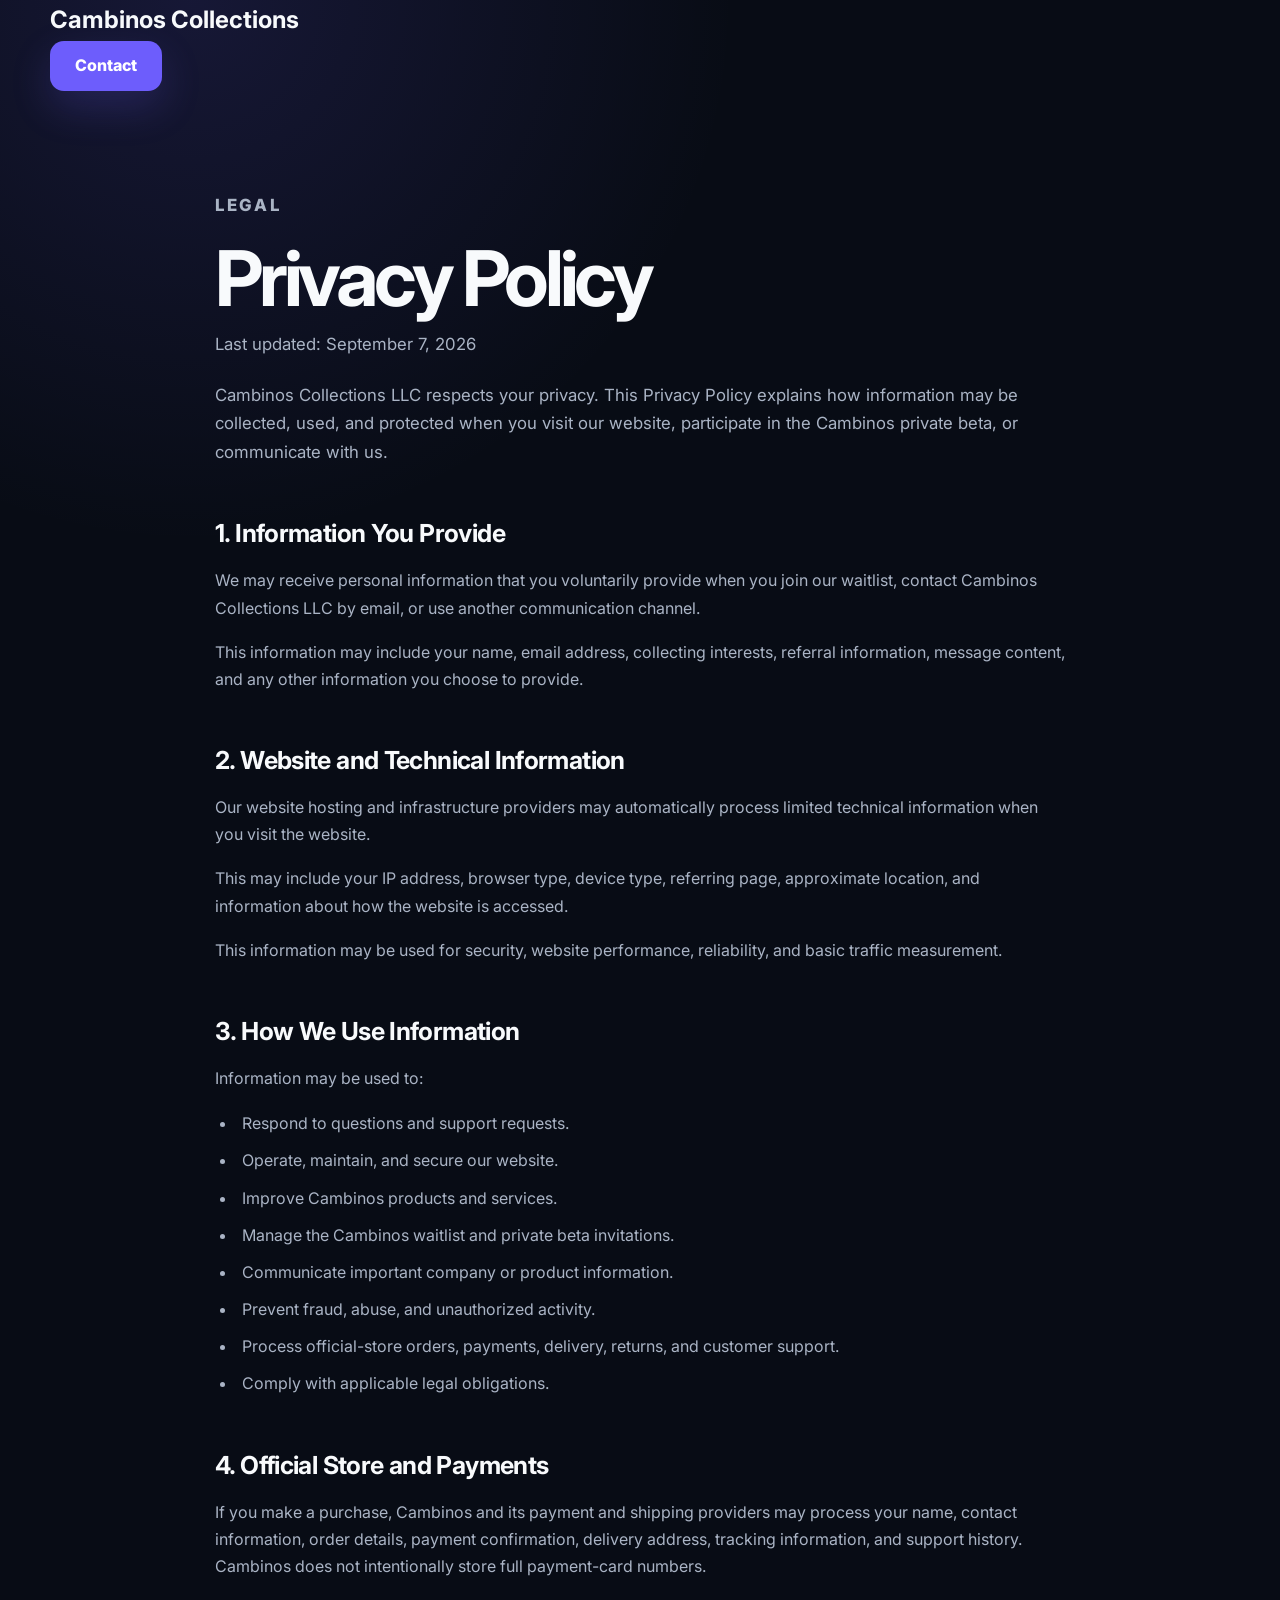
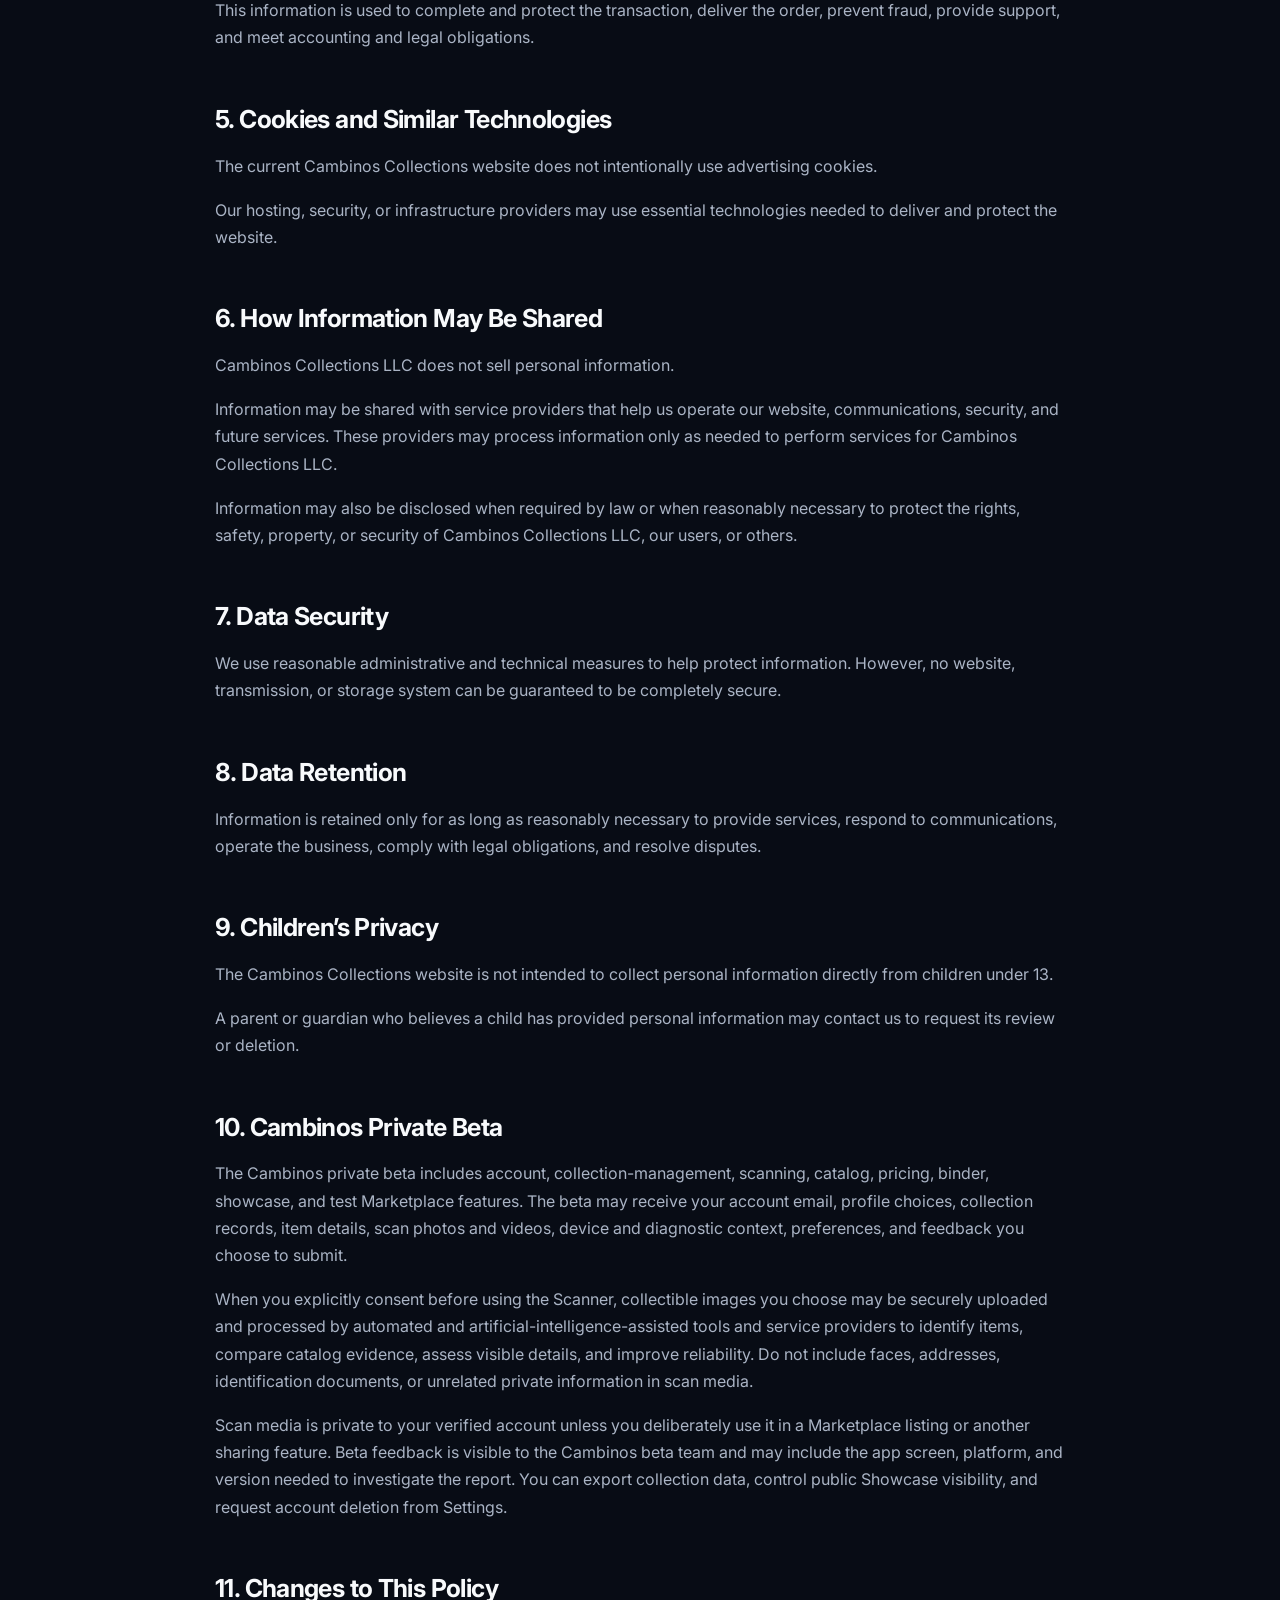
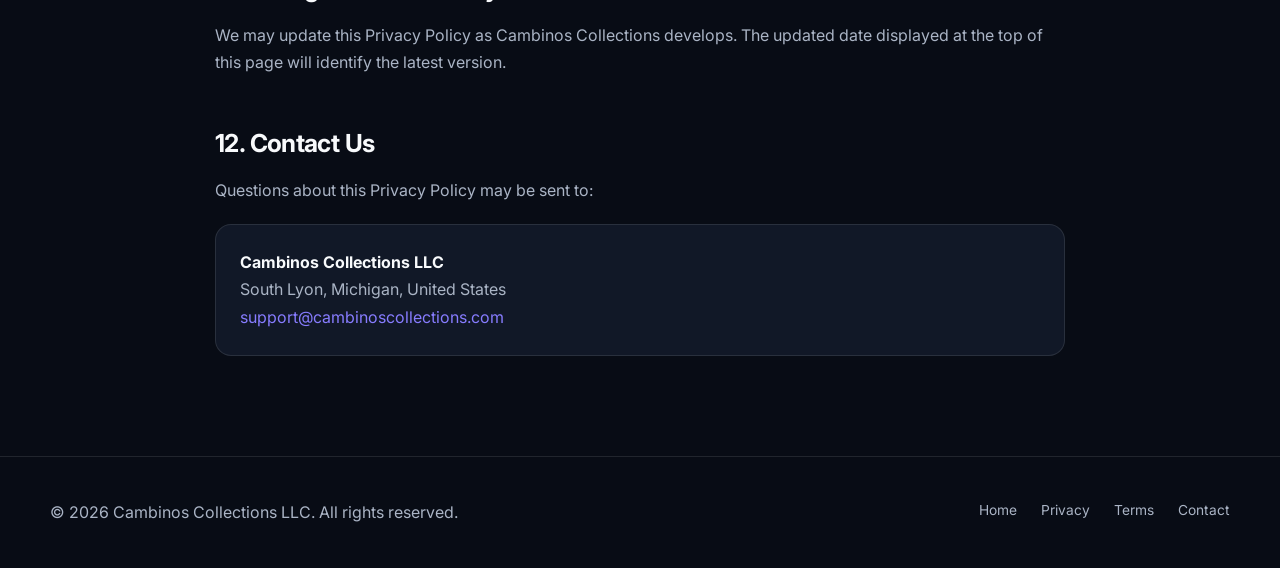
==== commit b752c33d: "Launch official Cambinos storefront" ====
--- a/cambinos-website/privacy.html
+++ b/cambinos-website/privacy.html
@@ -115,12 +115,30 @@
         <li>Manage the Cambinos waitlist and private beta invitations.</li>
         <li>Communicate important company or product information.</li>
         <li>Prevent fraud, abuse, and unauthorized activity.</li>
+        <li>Process official-store orders, payments, delivery, returns, and customer support.</li>
         <li>Comply with applicable legal obligations.</li>
       </ul>
     </section>
 
     <section class="legal-section">
-      <h2>4. Cookies and Similar Technologies</h2>
+      <h2>4. Official Store and Payments</h2>
+
+      <p>
+        If you make a purchase, Cambinos and its payment and shipping providers
+        may process your name, contact information, order details, payment
+        confirmation, delivery address, tracking information, and support history.
+        Cambinos does not intentionally store full payment-card numbers.
+      </p>
+
+      <p>
+        This information is used to complete and protect the transaction,
+        deliver the order, prevent fraud, provide support, and meet accounting
+        and legal obligations.
+      </p>
+    </section>
+
+    <section class="legal-section">
+      <h2>5. Cookies and Similar Technologies</h2>
 
       <p>
         The current Cambinos Collections website does not
@@ -135,7 +153,7 @@
     </section>
 
     <section class="legal-section">
-      <h2>5. How Information May Be Shared</h2>
+      <h2>6. How Information May Be Shared</h2>
 
       <p>
         Cambinos Collections LLC does not sell personal information.
@@ -157,7 +175,7 @@
     </section>
 
     <section class="legal-section">
-      <h2>6. Data Security</h2>
+      <h2>7. Data Security</h2>
 
       <p>
         We use reasonable administrative and technical measures to
@@ -167,7 +185,7 @@
     </section>
 
     <section class="legal-section">
-      <h2>7. Data Retention</h2>
+      <h2>8. Data Retention</h2>
 
       <p>
         Information is retained only for as long as reasonably
@@ -178,7 +196,7 @@
     </section>
 
     <section class="legal-section">
-      <h2>8. Children’s Privacy</h2>
+      <h2>9. Children’s Privacy</h2>
 
       <p>
         The Cambinos Collections website is not intended to collect
@@ -193,7 +211,7 @@
     </section>
 
     <section class="legal-section">
-      <h2>9. Cambinos Private Beta</h2>
+      <h2>10. Cambinos Private Beta</h2>
 
       <p>
         The Cambinos private beta includes account, collection-management,
@@ -223,7 +241,7 @@
     </section>
 
     <section class="legal-section">
-      <h2>10. Changes to This Policy</h2>
+      <h2>11. Changes to This Policy</h2>
 
       <p>
         We may update this Privacy Policy as Cambinos Collections
@@ -233,7 +251,7 @@
     </section>
 
     <section class="legal-section">
-      <h2>11. Contact Us</h2>
+      <h2>12. Contact Us</h2>
 
       <p>
         Questions about this Privacy Policy may be sent to:
--- a/cambinos-website/styles.css
+++ b/cambinos-website/styles.css
@@ -1487,3 +1487,70 @@
     grid-template-columns: 1fr;
   }
 }
+
+/* Official Store */
+.store-page { background: radial-gradient(circle at 78% -10%, rgba(109, 93, 252, 0.2), transparent 32rem), var(--background); }
+.store-hero { padding: clamp(72px, 10vw, 126px) 0 58px; border-bottom: 1px solid var(--border); }
+.store-hero-layout { display: grid; grid-template-columns: minmax(0, 1.35fr) minmax(300px, 0.65fr); align-items: end; gap: 56px; }
+.store-hero h1 { max-width: 760px; margin-top: 12px; font-size: clamp(2.7rem, 6vw, 5.6rem); line-height: 0.98; letter-spacing: -0.065em; }
+.store-hero h1 + p { max-width: 690px; margin-top: 26px; color: var(--muted-light); font-size: 1.08rem; }
+.store-promise { display: flex; gap: 16px; padding: 22px; border: 1px solid rgba(110, 231, 183, 0.25); border-radius: 18px; background: rgba(17, 24, 39, 0.85); }
+.store-promise-mark, .store-empty-mark { flex: 0 0 auto; width: 42px; height: 42px; display: grid; place-items: center; border-radius: 12px; background: var(--accent); color: white; font-weight: 800; }
+.store-promise strong { display: block; }
+.store-promise p { margin-top: 5px; color: var(--muted); font-size: 0.84rem; line-height: 1.55; }
+.store-catalog { padding: 72px 0 90px; }
+.store-toolbar { display: flex; align-items: end; justify-content: space-between; gap: 32px; }
+.store-toolbar h2 { margin-top: 6px; font-size: clamp(2rem, 4vw, 3.2rem); letter-spacing: -0.05em; }
+.store-search-wrap { width: min(100%, 440px); }
+.store-search-wrap label { display: block; margin-bottom: 7px; color: var(--muted-light); font-size: 0.82rem; font-weight: 700; }
+.store-search-wrap input { width: 100%; min-height: 52px; padding: 0 16px; border: 1px solid var(--border); border-radius: 13px; outline: 0; background: var(--background-soft); color: var(--text); font: inherit; }
+.store-search-wrap input:focus { border-color: var(--accent-hover); box-shadow: 0 0 0 4px rgba(109, 93, 252, 0.14); }
+.store-status { display: flex; align-items: center; gap: 10px; margin-top: 28px; padding: 12px 15px; border: 1px solid var(--border); border-radius: 12px; background: rgba(17, 24, 39, 0.72); color: var(--muted-light); font-size: 0.86rem; }
+.store-status-dot { width: 9px; height: 9px; border-radius: 50%; background: var(--muted); }
+.store-status.is-live { border-color: rgba(110, 231, 183, 0.28); }
+.store-status.is-live .store-status-dot { background: var(--success); box-shadow: 0 0 0 5px rgba(110, 231, 183, 0.1); }
+.store-status.is-preparing .store-status-dot { background: #facc15; box-shadow: 0 0 0 5px rgba(250, 204, 21, 0.1); }
+.store-filters { display: flex; gap: 9px; margin: 22px 0 28px; overflow-x: auto; padding-bottom: 3px; }
+.store-filter { min-height: 40px; padding: 0 15px; border: 1px solid var(--border); border-radius: 999px; background: transparent; color: var(--muted-light); font: inherit; font-size: 0.83rem; font-weight: 700; white-space: nowrap; cursor: pointer; }
+.store-filter:hover, .store-filter.is-active { border-color: var(--accent-hover); background: var(--accent-soft); color: white; }
+.store-grid { display: grid; grid-template-columns: repeat(3, minmax(0, 1fr)); gap: 20px; }
+.store-card { min-width: 0; overflow: hidden; border: 1px solid var(--border); border-radius: 20px; background: rgba(17, 24, 39, 0.88); transition: transform 0.2s ease, border-color 0.2s ease; }
+.store-card:hover { transform: translateY(-4px); border-color: rgba(135, 124, 255, 0.44); }
+.store-card-visual { position: relative; height: 290px; display: grid; place-items: center; padding: 22px; background: linear-gradient(145deg, #0a0f19, #151e30); }
+.store-card-visual img { width: 100%; height: 100%; object-fit: contain; }
+.store-card-placeholder { width: 82px; height: 82px; display: grid; place-items: center; border: 1px solid rgba(135, 124, 255, 0.4); border-radius: 24px; background: var(--accent-soft); color: #c8c5ff; font-size: 2rem; font-weight: 800; }
+.store-card-badge { position: absolute; left: 14px; bottom: 14px; padding: 6px 9px; border: 1px solid rgba(255,255,255,0.15); border-radius: 999px; background: rgba(8,12,21,0.9); font-size: 0.7rem; font-weight: 800; }
+.store-card-body { display: flex; flex-direction: column; min-height: 278px; padding: 22px; }
+.store-card-category { color: #a9a0ff; font-size: 0.72rem; font-weight: 800; letter-spacing: 0.09em; text-transform: uppercase; }
+.store-card h3 { margin-top: 7px; font-size: 1.2rem; line-height: 1.25; }
+.store-card-details { margin-top: 7px; color: var(--muted-light); font-size: 0.82rem; }
+.store-card-description { display: -webkit-box; margin-top: 12px; overflow: hidden; color: var(--muted); font-size: 0.84rem; line-height: 1.55; -webkit-box-orient: vertical; -webkit-line-clamp: 3; }
+.store-card-footer { display: flex; align-items: end; justify-content: space-between; gap: 14px; margin-top: auto; padding-top: 22px; }
+.store-card-price strong { display: block; font-size: 1.35rem; }
+.store-card-price span { color: var(--muted); font-size: 0.72rem; }
+.store-buy-button { min-height: 44px; padding: 10px 15px; white-space: nowrap; }
+.store-empty, .store-error { margin-top: 28px; padding: 72px 24px; border: 1px dashed rgba(255,255,255,0.18); border-radius: 22px; text-align: center; }
+.store-empty-mark { margin: 0 auto 20px; }
+.store-empty h3, .store-error h3 { font-size: 1.55rem; }
+.store-empty p, .store-error p { max-width: 600px; margin: 10px auto 24px; color: var(--muted); }
+.store-no-results { grid-column: 1 / -1; padding: 48px 20px; border: 1px dashed var(--border); border-radius: 18px; color: var(--muted); text-align: center; }
+.store-how { padding: 0 0 90px; }
+.store-how-grid { display: grid; grid-template-columns: repeat(3, 1fr); gap: 18px; }
+.store-how article { padding: 24px; border-top: 1px solid rgba(135,124,255,0.45); background: rgba(17,24,39,0.45); }
+.store-how article > span { color: #a9a0ff; font-size: 0.74rem; font-weight: 800; }
+.store-how h3 { margin-top: 20px; }
+.store-how p { margin-top: 8px; color: var(--muted); font-size: 0.88rem; }
+
+@media (max-width: 920px) {
+  .store-hero-layout { grid-template-columns: 1fr; align-items: start; gap: 32px; }
+  .store-grid { grid-template-columns: repeat(2, minmax(0, 1fr)); }
+}
+
+@media (max-width: 680px) {
+  .store-toolbar { align-items: stretch; flex-direction: column; }
+  .store-search-wrap { width: 100%; }
+  .store-grid, .store-how-grid { grid-template-columns: 1fr; }
+  .store-card-visual { height: 260px; }
+  .store-card-footer { align-items: stretch; flex-direction: column; }
+  .store-buy-button { width: 100%; }
+}
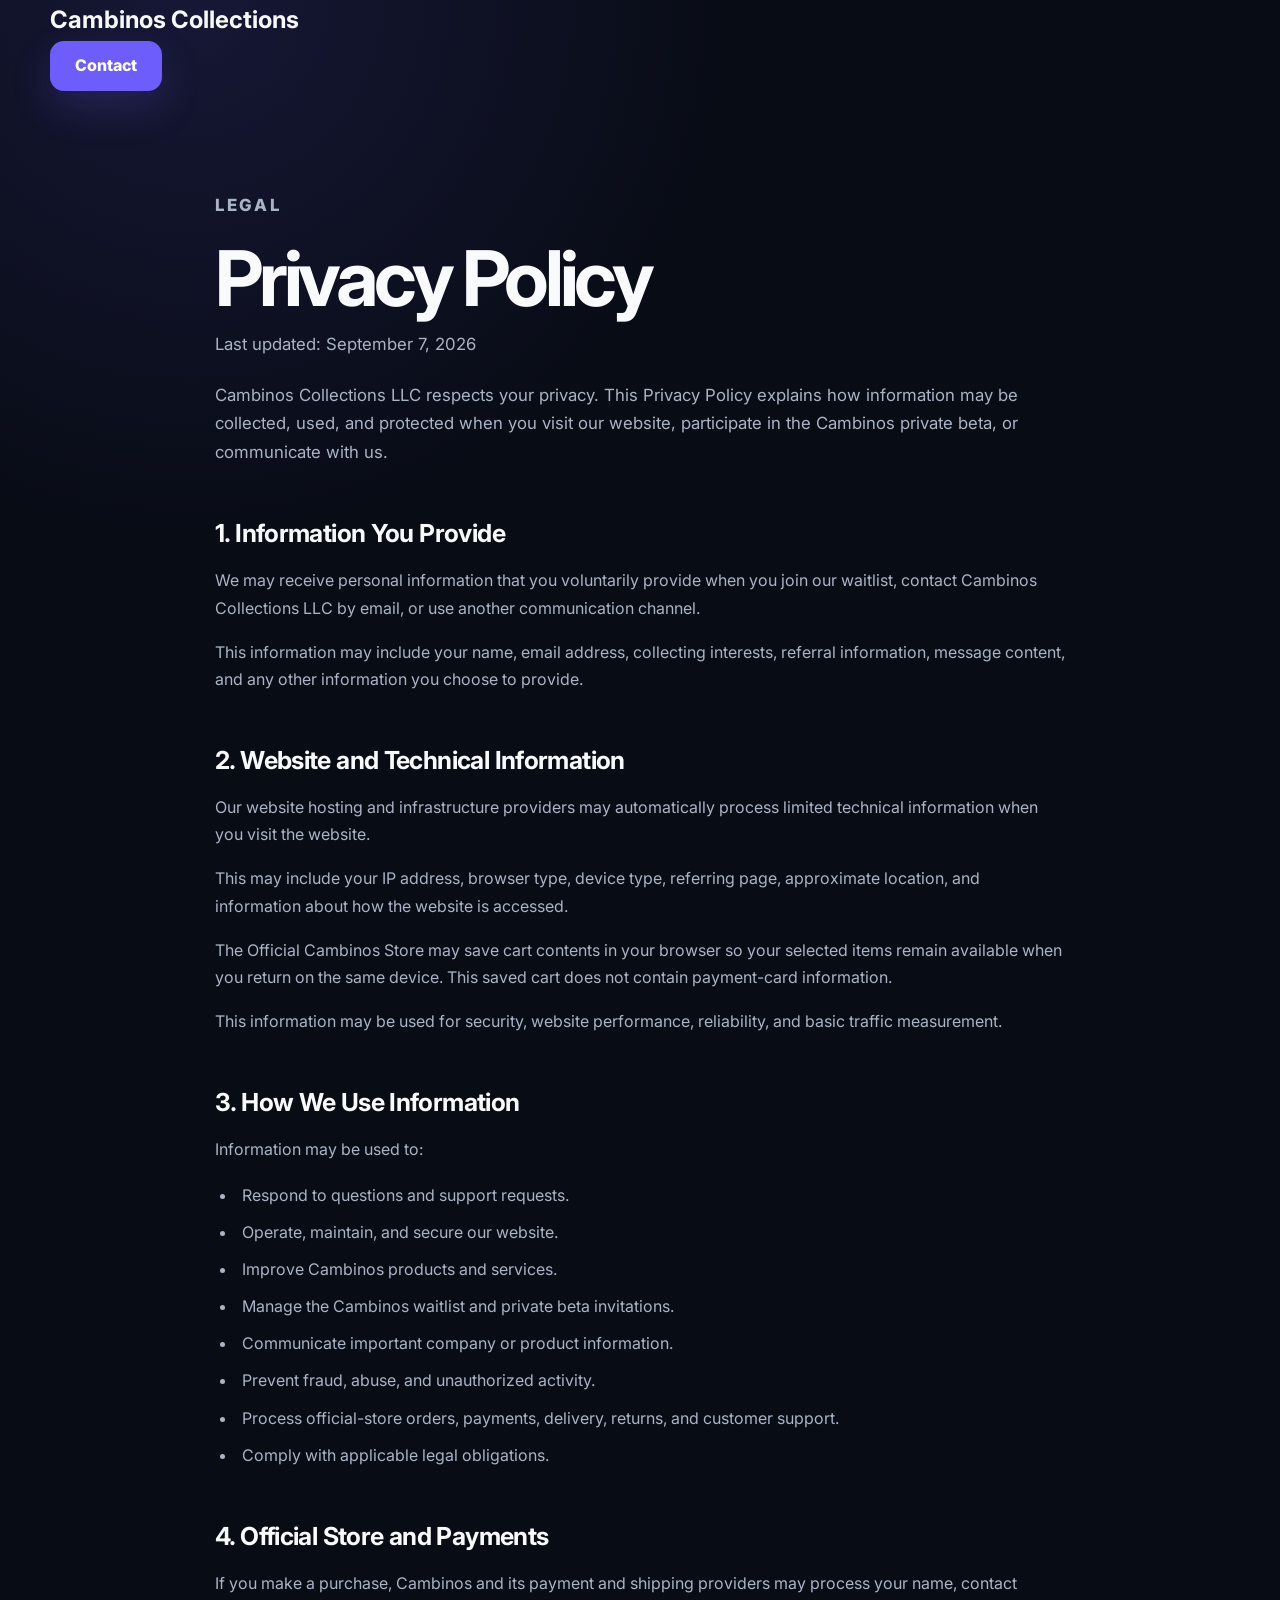
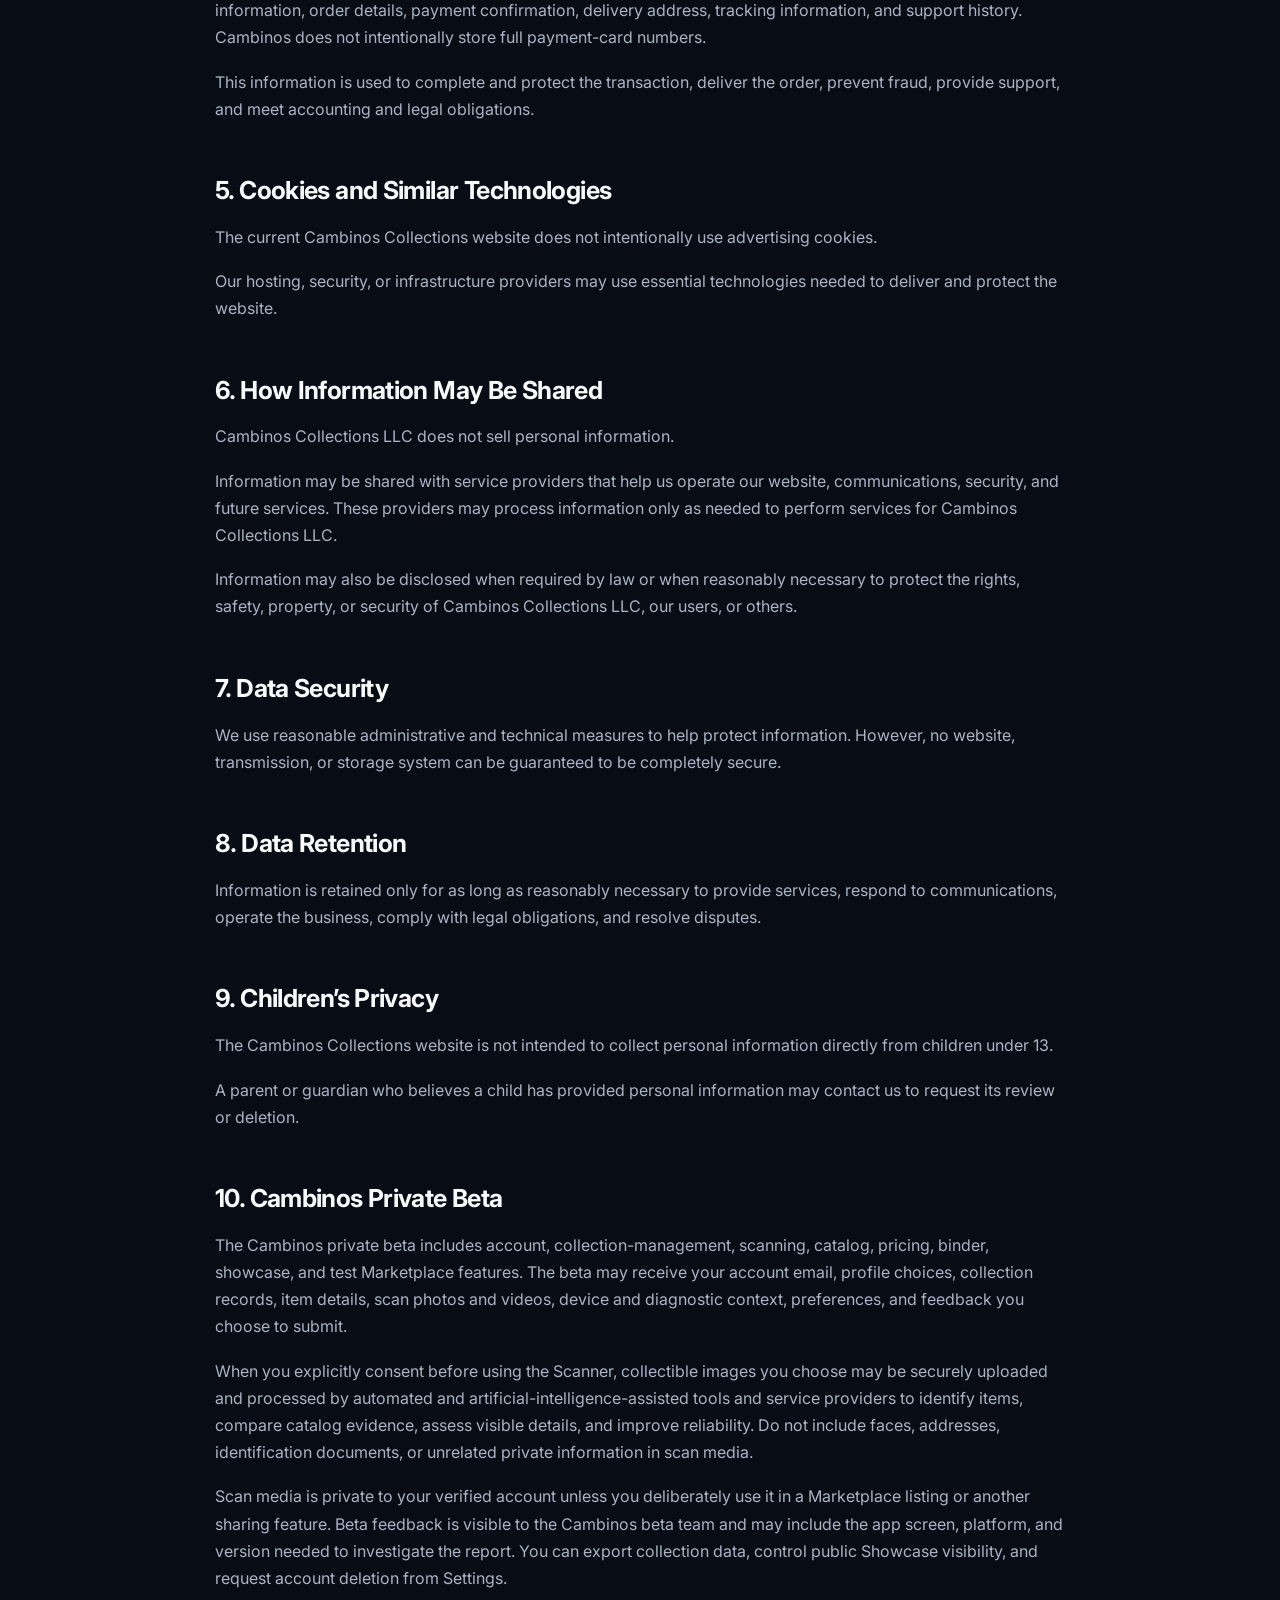
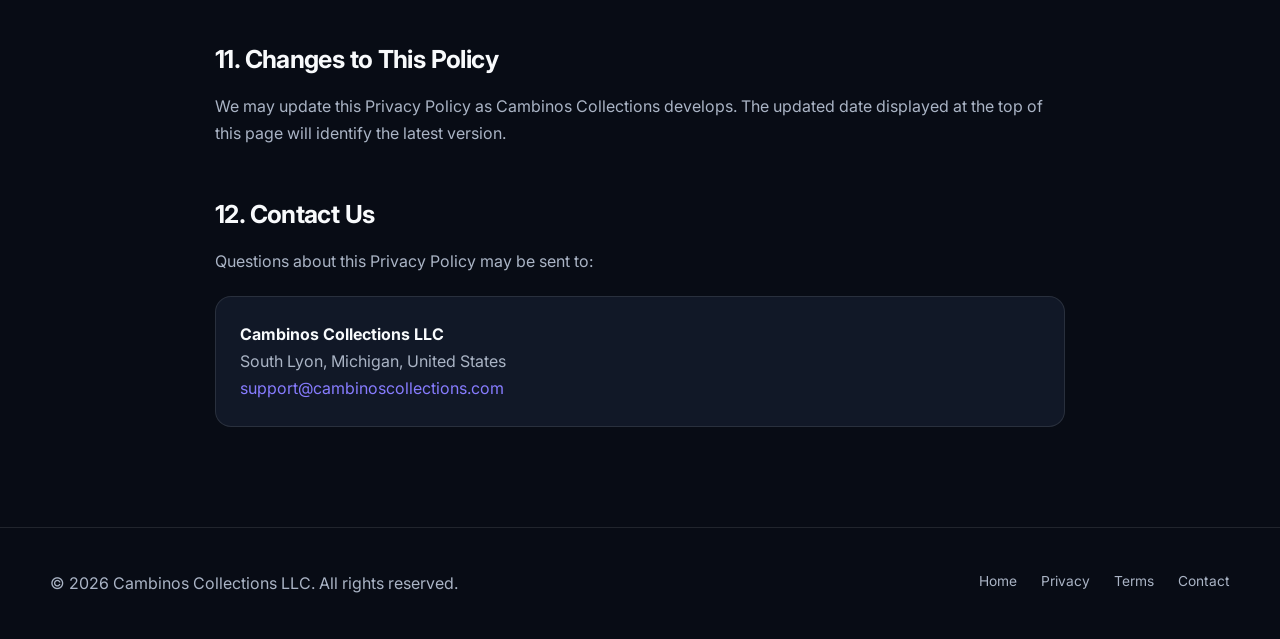
==== commit a5bb5932: "Add combined official store cart" ====
--- a/cambinos-website/privacy.html
+++ b/cambinos-website/privacy.html
@@ -95,6 +95,12 @@
         This may include your IP address, browser type, device type,
         referring page, approximate location, and information about
         how the website is accessed.
+      </p>
+
+      <p>
+        The Official Cambinos Store may save cart contents in your browser so
+        your selected items remain available when you return on the same device.
+        This saved cart does not contain payment-card information.
       </p>
 
       <p>
--- a/cambinos-website/styles.css
+++ b/cambinos-website/styles.css
@@ -1529,6 +1529,12 @@
 .store-card-price strong { display: block; font-size: 1.35rem; }
 .store-card-price span { color: var(--muted); font-size: 0.72rem; }
 .store-buy-button { min-height: 44px; padding: 10px 15px; white-space: nowrap; }
+.store-cart-button { border: 0; cursor: pointer; }
+.store-cart-button span { min-width: 24px; height: 24px; display: inline-grid; place-items: center; margin-left: 7px; border-radius: 999px; background: rgba(255,255,255,0.18); font-size: 0.75rem; }
+.store-card-addon { position: absolute; right: 14px; top: 14px; padding: 6px 9px; border: 1px solid rgba(250,204,21,0.34); border-radius: 999px; background: rgba(38,30,5,0.92); color: #fde68a; font-size: 0.7rem; font-weight: 800; }
+.store-card-actions { display: flex; align-items: center; gap: 12px; }
+.store-details-link { color: var(--muted-light); font-size: 0.78rem; font-weight: 700; text-decoration: underline; text-underline-offset: 4px; }
+.store-details-link:hover { color: white; }
 .store-empty, .store-error { margin-top: 28px; padding: 72px 24px; border: 1px dashed rgba(255,255,255,0.18); border-radius: 22px; text-align: center; }
 .store-empty-mark { margin: 0 auto 20px; }
 .store-empty h3, .store-error h3 { font-size: 1.55rem; }
@@ -1540,6 +1546,43 @@
 .store-how article > span { color: #a9a0ff; font-size: 0.74rem; font-weight: 800; }
 .store-how h3 { margin-top: 20px; }
 .store-how p { margin-top: 8px; color: var(--muted); font-size: 0.88rem; }
+.store-cart { width: min(100% - 24px, 680px); max-height: min(860px, calc(100vh - 32px)); margin: auto 0 auto auto; padding: 0; border: 1px solid var(--border); border-radius: 26px 0 0 26px; background: #0b111b; color: var(--text); box-shadow: -30px 0 100px rgba(0,0,0,0.5); }
+.store-cart[open] { animation: store-cart-in 0.22s ease-out; }
+.store-cart::backdrop { background: rgba(2,6,12,0.72); backdrop-filter: blur(4px); }
+.store-cart-shell { display: flex; min-height: min(820px, calc(100vh - 34px)); flex-direction: column; padding: clamp(22px, 4vw, 36px); }
+.store-cart-header { display: flex; align-items: center; justify-content: space-between; gap: 20px; padding-bottom: 22px; border-bottom: 1px solid var(--border); }
+.store-cart-header h2 { margin-top: 6px; font-size: clamp(2rem, 5vw, 3rem); letter-spacing: -0.05em; }
+.store-cart-close { width: 46px; height: 46px; border: 1px solid var(--border); border-radius: 50%; background: transparent; color: var(--text); font-size: 1.7rem; cursor: pointer; }
+.store-cart-close:hover { border-color: var(--accent-hover); }
+.store-cart-items { display: grid; gap: 2px; margin-top: 18px; }
+.store-cart-line { display: grid; grid-template-columns: 64px minmax(0, 1fr) auto auto; align-items: center; gap: 14px; padding: 14px 0; border-bottom: 1px solid var(--border); }
+.store-cart-line-image { width: 64px; height: 76px; display: grid; place-items: center; overflow: hidden; border-radius: 10px; background: #111a28; color: #a9a0ff; font-weight: 800; }
+.store-cart-line-image img { width: 100%; height: 100%; object-fit: contain; }
+.store-cart-line-info { min-width: 0; }
+.store-cart-line-info h3 { overflow: hidden; font-size: 0.96rem; line-height: 1.35; text-overflow: ellipsis; white-space: nowrap; }
+.store-cart-line-info p { margin-top: 5px; color: var(--muted); font-size: 0.76rem; }
+.store-cart-quantity { display: grid; grid-template-columns: 34px 28px 34px; align-items: center; text-align: center; }
+.store-cart-quantity button { width: 34px; height: 34px; border: 1px solid var(--border); border-radius: 9px; background: var(--background-soft); color: white; font: inherit; cursor: pointer; }
+.store-cart-quantity button:disabled { cursor: not-allowed; opacity: 0.35; }
+.store-cart-line-total { min-width: 68px; text-align: right; }
+.store-cart-empty { margin: auto 0; padding: 68px 20px; text-align: center; }
+.store-cart-empty .store-empty-mark { margin: 0 auto 20px; }
+.store-cart-empty h3 { font-size: 1.35rem; }
+.store-cart-empty p { margin-top: 9px; color: var(--muted); }
+.store-cart-summary { margin-top: auto; padding-top: 26px; }
+.store-cart-total { display: flex; justify-content: space-between; gap: 18px; font-size: 1rem; }
+.store-cart-total strong { font-size: 1.45rem; }
+.store-cart-shipping, .store-cart-note { margin-top: 6px; color: var(--muted); font-size: 0.76rem; }
+.store-minimum { margin-top: 20px; padding: 14px; border: 1px solid var(--border); border-radius: 13px; background: rgba(17,24,39,0.75); }
+.store-minimum-copy { display: flex; justify-content: space-between; gap: 14px; color: var(--muted-light); font-size: 0.78rem; }
+.store-minimum-copy strong { color: #fde68a; white-space: nowrap; }
+.store-minimum-track { height: 7px; margin-top: 12px; overflow: hidden; border-radius: 99px; background: rgba(255,255,255,0.08); }
+.store-minimum-track span { display: block; width: 0; height: 100%; border-radius: inherit; background: linear-gradient(90deg, var(--accent), #facc15); transition: width 0.2s ease; }
+.store-cart-message { min-height: 1.3em; margin: 14px 0 10px; color: var(--muted-light); font-size: 0.78rem; }
+.store-checkout-button { width: 100%; border: 0; }
+.store-checkout-button:disabled { cursor: not-allowed; filter: grayscale(0.35); opacity: 0.72; }
+.store-cart-note { text-align: center; }
+@keyframes store-cart-in { from { transform: translateX(30px); opacity: 0; } }
 
 @media (max-width: 920px) {
   .store-hero-layout { grid-template-columns: 1fr; align-items: start; gap: 32px; }
@@ -1553,4 +1596,10 @@
   .store-card-visual { height: 260px; }
   .store-card-footer { align-items: stretch; flex-direction: column; }
   .store-buy-button { width: 100%; }
-}
+  .store-card-actions { justify-content: space-between; }
+  .store-cart { width: 100%; max-height: 100vh; border-radius: 0; }
+  .store-cart-shell { min-height: 100vh; padding: 22px 18px; }
+  .store-cart-line { grid-template-columns: 54px minmax(0, 1fr) auto; gap: 10px; }
+  .store-cart-line-image { width: 54px; height: 66px; }
+  .store-cart-line-total { grid-column: 2 / -1; }
+}
